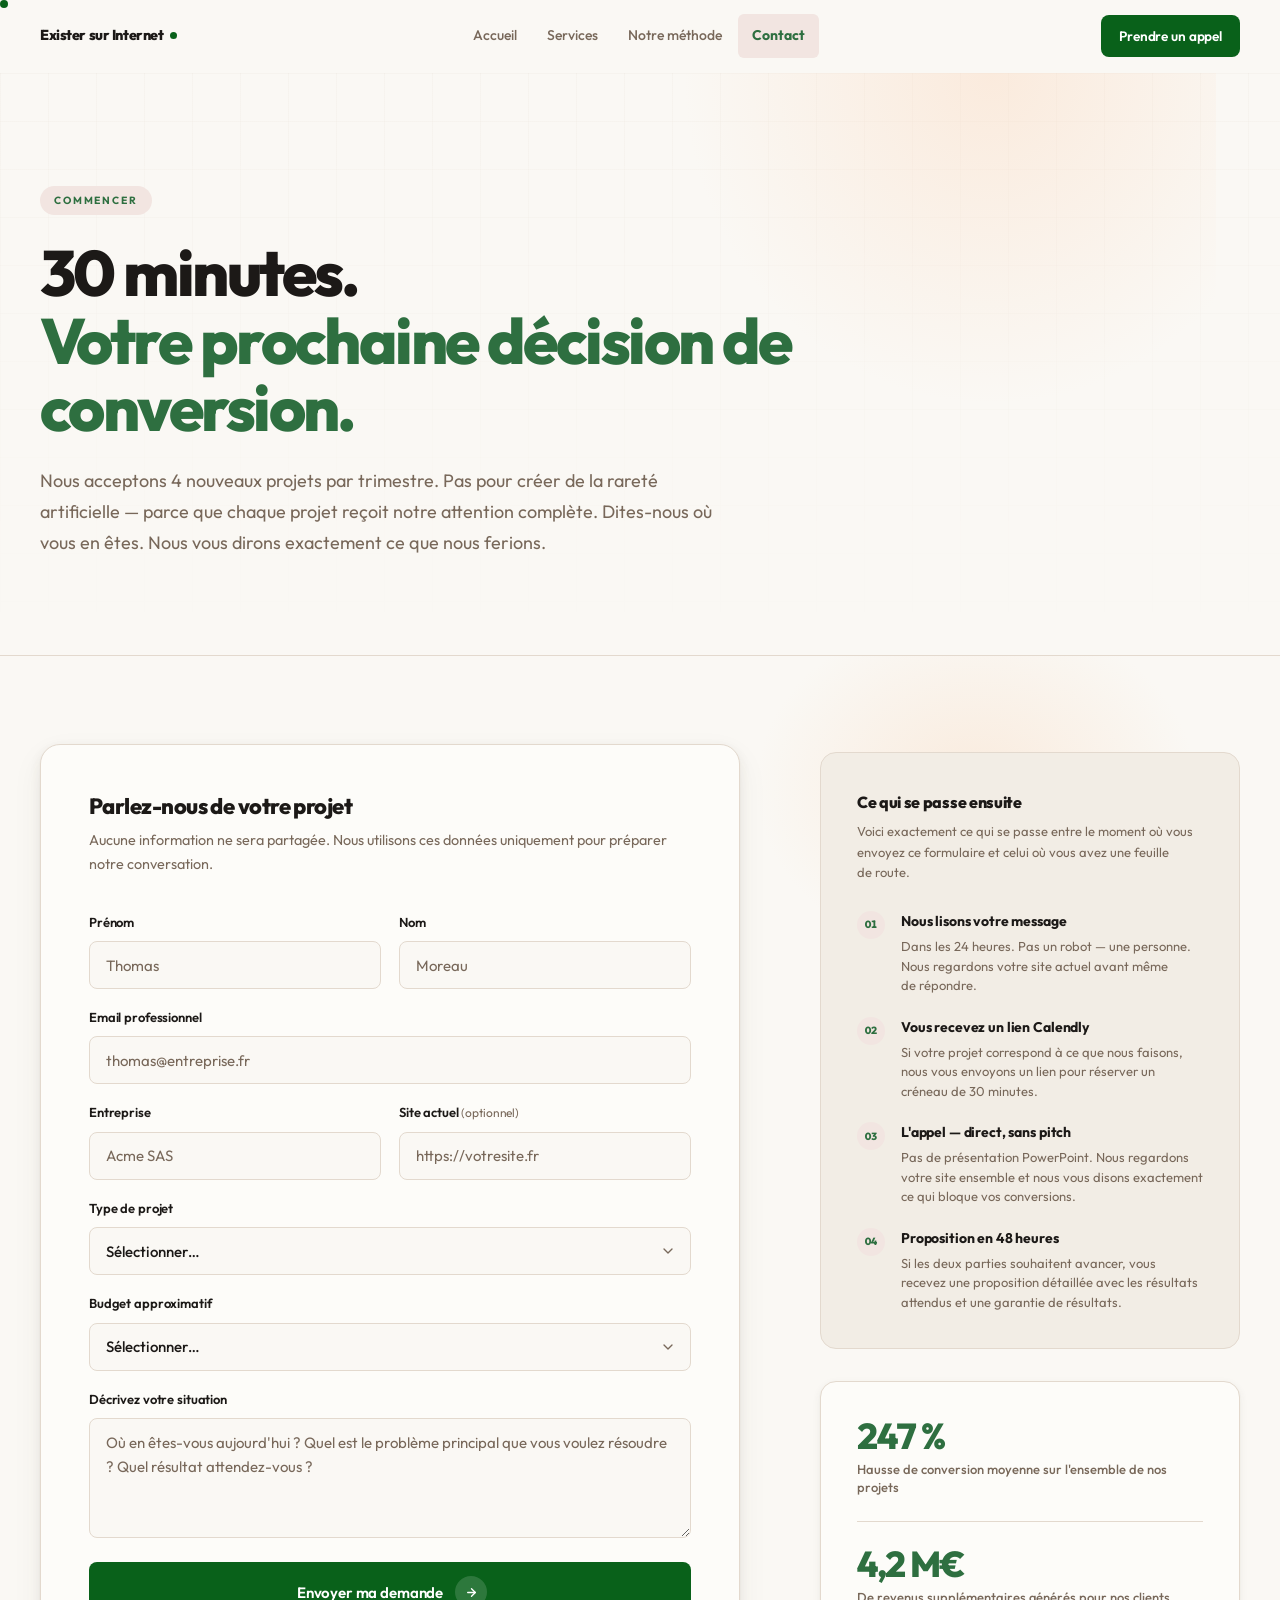
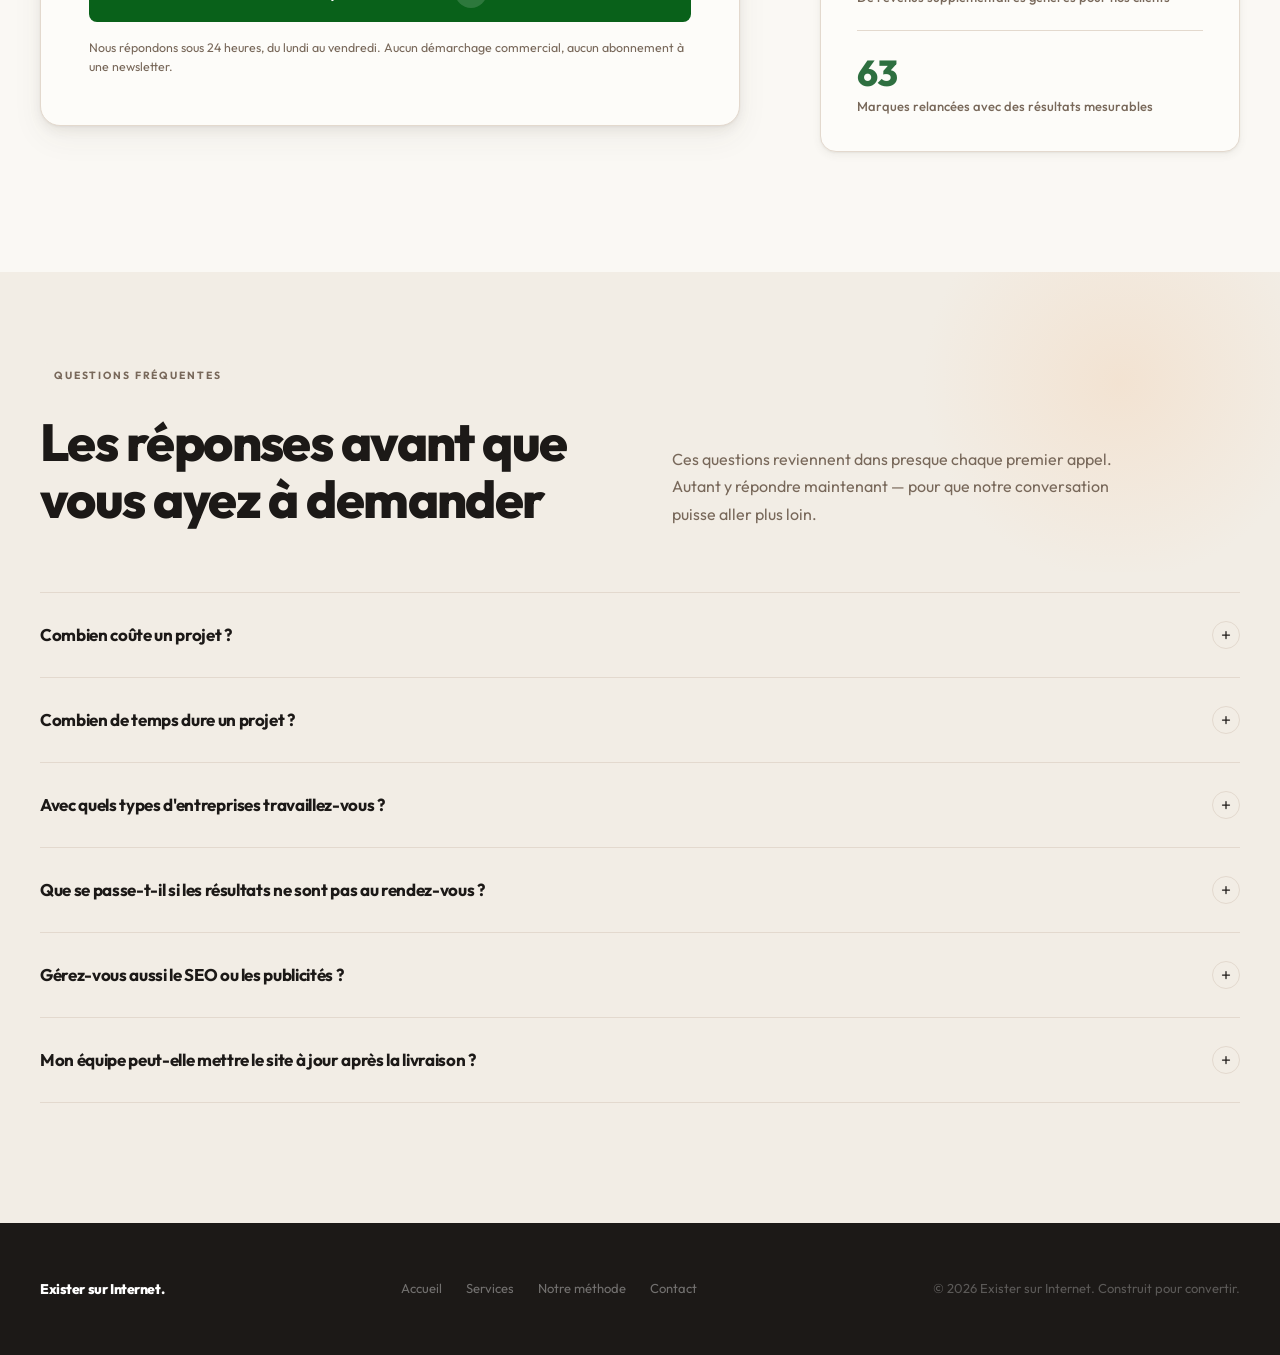
==== contact.html @ f622737a "feat: add sober custom cursor to all pages" ====
<!DOCTYPE html>
<html lang="fr">
<head>
  <meta charset="UTF-8" />
  <meta name="viewport" content="width=device-width, initial-scale=1.0" />
  <title>Contact — Exister sur Internet</title>
  <meta name="description" content="Réservez un appel stratégique de 30 minutes. Nous regardons votre site ensemble et vous disons exactement ce qui bloque vos conversions." />
  <link rel="preconnect" href="https://fonts.googleapis.com" />
  <link rel="preconnect" href="https://fonts.gstatic.com" crossorigin />
  <link href="https://fonts.googleapis.com/css2?family=Outfit:wght@300;400;500;600;700;800;900&display=swap" rel="stylesheet" />
  <link rel="stylesheet" href="styles.css" />
</head>

<body>

<!-- ─── Preloader ─── -->
<div id="preloader" aria-hidden="true" role="presentation">
  <div class="loader-wordmark">
    Exister sur Internet<span class="loader-wordmark-dot"></span>
  </div>
  <p class="loader-tagline">Parlons conversion</p>
  <div class="loader-track"><div class="loader-fill"></div></div>
</div>

<!-- ─── Navigation ─── -->
<div class="nav-wrap">
  <nav id="mainNav">
    <div class="container">
      <div class="nav-inner">
        <a href="index.html" class="nav-logo" aria-label="Exister sur Internet — accueil">
          Exister sur Internet<span class="nav-logo-dot" aria-hidden="true"></span>
        </a>
        <ul class="nav-links" role="list">
          <li><a href="index.html">Accueil</a></li>
          <li><a href="services.html">Services</a></li>
          <li><a href="methode.html">Notre méthode</a></li>
          <li><a href="contact.html" aria-current="page">Contact</a></li>
        </ul>
        <a href="contact.html" class="btn btn-primary" style="font-size:0.85rem;padding:0.6rem 1.125rem;min-height:40px;" aria-current="page">
          Prendre un appel
        </a>
      </div>
    </div>
  </nav>
</div>

<!-- ─── Page Hero ─── -->
<section class="page-hero" aria-label="Contact — en-tête">
  <div class="container">
    <div class="page-hero-grid">
      <span class="eyebrow eyebrow-accent r">Commencer</span>
      <h1 class="page-hero-heading r d1">
        30 minutes.<br><em>Votre prochaine décision de conversion.</em>
      </h1>
      <p class="page-hero-sub r d2">
        Nous acceptons 4 nouveaux projets par trimestre. Pas pour créer de la rareté artificielle — parce que chaque projet reçoit notre attention complète. Dites-nous où vous en êtes. Nous vous dirons exactement ce que nous ferions.
      </p>
    </div>
  </div>
</section>

<!-- ─── Contact Form + Sidebar ─── -->
<section class="contact-section" aria-label="Formulaire de contact">
  <div class="container">
    <div class="contact-layout">

      <!-- Form -->
      <div>
        <form class="contact-form" id="contactForm" novalidate>
          <h2 class="form-heading r">Parlez-nous de votre projet</h2>
          <p class="form-sub r d1">Aucune information ne sera partagée. Nous utilisons ces données uniquement pour préparer notre conversation.</p>

          <div class="form-grid r d1">
            <div class="form-field">
              <label class="form-label" for="f-prenom">Prénom</label>
              <input class="form-input" id="f-prenom" name="prenom" type="text" placeholder="Thomas" required autocomplete="given-name" />
            </div>
            <div class="form-field">
              <label class="form-label" for="f-nom">Nom</label>
              <input class="form-input" id="f-nom" name="nom" type="text" placeholder="Moreau" required autocomplete="family-name" />
            </div>
            <div class="form-field form-field-full">
              <label class="form-label" for="f-email">Email professionnel</label>
              <input class="form-input" id="f-email" name="email" type="email" placeholder="thomas@entreprise.fr" required autocomplete="email" />
            </div>
            <div class="form-field">
              <label class="form-label" for="f-entreprise">Entreprise</label>
              <input class="form-input" id="f-entreprise" name="entreprise" type="text" placeholder="Acme SAS" required autocomplete="organization" />
            </div>
            <div class="form-field">
              <label class="form-label" for="f-site">Site actuel <span class="form-label-opt">(optionnel)</span></label>
              <input class="form-input" id="f-site" name="site" type="url" placeholder="https://votresite.fr" autocomplete="url" />
            </div>
            <div class="form-field form-field-full">
              <label class="form-label" for="f-type">Type de projet</label>
              <select class="form-select" id="f-type" name="type" required>
                <option value="" disabled selected>Sélectionner…</option>
                <option value="landing">Landing page</option>
                <option value="marque">Site de marque</option>
                <option value="ecommerce">E-commerce</option>
                <option value="saas">Page SaaS</option>
                <option value="autre">Autre</option>
              </select>
            </div>
            <div class="form-field form-field-full">
              <label class="form-label" for="f-budget">Budget approximatif</label>
              <select class="form-select" id="f-budget" name="budget" required>
                <option value="" disabled selected>Sélectionner…</option>
                <option value="lt5k">Moins de 5 000 €</option>
                <option value="5-10k">5 000 – 10 000 €</option>
                <option value="10-25k">10 000 – 25 000 €</option>
                <option value="gt25k">25 000 € et plus</option>
                <option value="nsp">Je ne sais pas encore</option>
              </select>
            </div>
            <div class="form-field form-field-full">
              <label class="form-label" for="f-message">Décrivez votre situation</label>
              <textarea class="form-textarea" id="f-message" name="message" placeholder="Où en êtes-vous aujourd'hui ? Quel est le problème principal que vous voulez résoudre ? Quel résultat attendez-vous ?" rows="5"></textarea>
            </div>
          </div>

          <button type="submit" class="btn btn-primary form-submit">
            Envoyer ma demande
            <span class="btn-icon-circle" aria-hidden="true">
              <svg width="13" height="13" viewBox="0 0 24 24" fill="none" stroke="currentColor" stroke-width="2.5" stroke-linecap="round" stroke-linejoin="round" aria-hidden="true"><path d="M5 12h14"/><path d="m12 5 7 7-7 7"/></svg>
            </span>
          </button>
          <p class="form-disclaimer">Nous répondons sous 24 heures, du lundi au vendredi. Aucun démarchage commercial, aucun abonnement à une newsletter.</p>
        </form>

        <!-- Success state (hidden by default) -->
        <div id="formSuccess" style="display:none;background:var(--white);border:1.5px solid var(--border);border-radius:20px;padding:3rem;text-align:center;box-shadow:var(--shadow-mid);">
          <div style="width:56px;height:56px;background:var(--accent-light);border-radius:50%;display:flex;align-items:center;justify-content:center;margin:0 auto 1.5rem;">
            <svg width="24" height="24" viewBox="0 0 24 24" fill="none" stroke="var(--accent-hex)" stroke-width="2.5" stroke-linecap="round" stroke-linejoin="round" aria-hidden="true"><path d="M20 6L9 17l-5-5"/></svg>
          </div>
          <h3 style="font-size:1.375rem;font-weight:800;letter-spacing:-0.025em;margin-bottom:0.75rem;">Votre demande est envoyée.</h3>
          <p style="font-size:0.9375rem;color:var(--text-muted);line-height:1.7;max-width:42ch;margin:0 auto;">Nous lisons chaque message dans les 24 heures. Si votre projet correspond à ce que nous faisons, vous recevrez un lien pour choisir un créneau.</p>
        </div>
      </div>

      <!-- Sidebar -->
      <div class="contact-sidebar r d2">

        <div class="what-next">
          <h3 class="what-next-title">Ce qui se passe ensuite</h3>
          <p class="what-next-sub">Voici exactement ce qui se passe entre le moment où vous envoyez ce formulaire et celui où vous avez une feuille de route.</p>
          <div class="what-next-steps">
            <div class="wn-step">
              <div class="wn-step-num nums">01</div>
              <div>
                <div class="wn-step-title">Nous lisons votre message</div>
                <p class="wn-step-body">Dans les 24 heures. Pas un robot — une personne. Nous regardons votre site actuel avant même de répondre.</p>
              </div>
            </div>
            <div class="wn-step">
              <div class="wn-step-num nums">02</div>
              <div>
                <div class="wn-step-title">Vous recevez un lien Calendly</div>
                <p class="wn-step-body">Si votre projet correspond à ce que nous faisons, nous vous envoyons un lien pour réserver un créneau de 30 minutes.</p>
              </div>
            </div>
            <div class="wn-step">
              <div class="wn-step-num nums">03</div>
              <div>
                <div class="wn-step-title">L'appel — direct, sans pitch</div>
                <p class="wn-step-body">Pas de présentation PowerPoint. Nous regardons votre site ensemble et nous vous disons exactement ce qui bloque vos conversions.</p>
              </div>
            </div>
            <div class="wn-step">
              <div class="wn-step-num nums">04</div>
              <div>
                <div class="wn-step-title">Proposition en 48 heures</div>
                <p class="wn-step-body">Si les deux parties souhaitent avancer, vous recevez une proposition détaillée avec les résultats attendus et une garantie de résultats.</p>
              </div>
            </div>
          </div>
        </div>

        <div class="contact-proof">
          <div class="proof-item">
            <div class="proof-number nums">247 %</div>
            <div class="proof-label">Hausse de conversion moyenne sur l'ensemble de nos projets</div>
          </div>
          <div class="proof-item">
            <div class="proof-number nums">4,2 M€</div>
            <div class="proof-label">De revenus supplémentaires générés pour nos clients</div>
          </div>
          <div class="proof-item">
            <div class="proof-number nums">63</div>
            <div class="proof-label">Marques relancées avec des résultats mesurables</div>
          </div>
        </div>

      </div>
    </div>
  </div>
</section>

<!-- ─── FAQ ─── -->
<section class="faq-section" aria-label="Questions fréquentes">
  <div class="container">
    <div class="faq-header">
      <div>
        <span class="eyebrow r">Questions fréquentes</span>
        <h2 class="faq-heading r d1">Les réponses avant que vous ayez à demander</h2>
      </div>
      <p class="faq-sub r d2">
        Ces questions reviennent dans presque chaque premier appel. Autant y répondre maintenant — pour que notre conversation puisse aller plus loin.
      </p>
    </div>

    <div class="faq-list r d1">
      <details class="faq-item">
        <summary class="faq-q">
          Combien coûte un projet ?
          <span class="faq-icon" aria-hidden="true">
            <svg width="12" height="12" viewBox="0 0 24 24" fill="none" stroke="currentColor" stroke-width="2.5" stroke-linecap="round" stroke-linejoin="round"><path d="M12 5v14M5 12h14"/></svg>
          </span>
        </summary>
        <p class="faq-a">Nos projets démarrent à 5 000 € pour une landing page optimisée. Un site de marque complet se situe généralement entre 10 000 et 25 000 €. Les projets e-commerce et SaaS dépendent de la complexité du funnel. Nous ne pratiquons pas de tarification horaire — chaque devis est fixe et lié à des résultats définis à l'avance. Vous savez exactement ce que vous payez et ce que vous obtenez.</p>
      </details>

      <details class="faq-item">
        <summary class="faq-q">
          Combien de temps dure un projet ?
          <span class="faq-icon" aria-hidden="true">
            <svg width="12" height="12" viewBox="0 0 24 24" fill="none" stroke="currentColor" stroke-width="2.5" stroke-linecap="round" stroke-linejoin="round"><path d="M12 5v14M5 12h14"/></svg>
          </span>
        </summary>
        <p class="faq-a">De la signature au lancement : 4 à 6 semaines pour une landing page, 6 à 10 semaines pour un site de marque ou SaaS. Ces délais incluent l'audit, la stratégie, le design, le développement et la mise en ligne. Les 90 premiers jours d'optimisation post-lancement sont inclus dans tous nos projets — le travail ne s'arrête pas le jour du lancement.</p>
      </details>

      <details class="faq-item">
        <summary class="faq-q">
          Avec quels types d'entreprises travaillez-vous ?
          <span class="faq-icon" aria-hidden="true">
            <svg width="12" height="12" viewBox="0 0 24 24" fill="none" stroke="currentColor" stroke-width="2.5" stroke-linecap="round" stroke-linejoin="round"><path d="M12 5v14M5 12h14"/></svg>
          </span>
        </summary>
        <p class="faq-a">Nous travaillons avec des PME, des startups SaaS, des marques e-commerce et des cabinets professionnels qui ont un site existant et un problème de conversion documenté — ou qui veulent construire correctement dès le départ. Nous ne travaillons pas avec des projets sans trafic existant ni données de base : nous avons besoin de données réelles pour optimiser.</p>
      </details>

      <details class="faq-item">
        <summary class="faq-q">
          Que se passe-t-il si les résultats ne sont pas au rendez-vous ?
          <span class="faq-icon" aria-hidden="true">
            <svg width="12" height="12" viewBox="0 0 24 24" fill="none" stroke="currentColor" stroke-width="2.5" stroke-linecap="round" stroke-linejoin="round"><path d="M12 5v14M5 12h14"/></svg>
          </span>
        </summary>
        <p class="faq-a">Chaque projet est défini avec des résultats attendus mesurables. Si, après 90 jours d'optimisation post-lancement, les métriques définies ne sont pas atteintes, nous continuons d'itérer gratuitement jusqu'à ce qu'elles le soient — ou nous remboursons une partie des honoraires selon les termes du contrat. Nous ne construisons pas pour la beauté : nous construisons pour les chiffres.</p>
      </details>

      <details class="faq-item">
        <summary class="faq-q">
          Gérez-vous aussi le SEO ou les publicités ?
          <span class="faq-icon" aria-hidden="true">
            <svg width="12" height="12" viewBox="0 0 24 24" fill="none" stroke="currentColor" stroke-width="2.5" stroke-linecap="round" stroke-linejoin="round"><path d="M12 5v14M5 12h14"/></svg>
          </span>
        </summary>
        <p class="faq-a">Non. Nous sommes spécialistes de la conversion — pas de l'acquisition. Nous optimisons ce qui se passe une fois que le visiteur est sur votre site. Si vous avez besoin de SEO ou de gestion publicitaire, nous pouvons vous recommander des partenaires de confiance avec qui nous avons l'habitude de travailler. La combinaison d'un bon trafic et d'une page qui convertit, c'est là que les résultats explosent.</p>
      </details>

      <details class="faq-item">
        <summary class="faq-q">
          Mon équipe peut-elle mettre le site à jour après la livraison ?
          <span class="faq-icon" aria-hidden="true">
            <svg width="12" height="12" viewBox="0 0 24 24" fill="none" stroke="currentColor" stroke-width="2.5" stroke-linecap="round" stroke-linejoin="round"><path d="M12 5v14M5 12h14"/></svg>
          </span>
        </summary>
        <p class="faq-a">Oui. Chaque livraison comprend une documentation technique et une session de formation pour votre équipe. Nous configurons le CMS de façon que les mises à jour courantes — textes, images, nouveaux cas clients — ne nécessitent aucune compétence technique. Pour les évolutions structurelles, nous restons disponibles sur la base d'un contrat de maintenance optionnel.</p>
      </details>
    </div>
  </div>
</section>

<!-- ─── Footer ─── -->
<footer>
  <div class="container">
    <div class="footer-inner">
      <a href="index.html" class="footer-logo">Exister sur Internet.</a>
      <ul class="footer-links" role="list">
        <li><a href="index.html">Accueil</a></li>
        <li><a href="services.html">Services</a></li>
        <li><a href="methode.html">Notre méthode</a></li>
        <li><a href="contact.html">Contact</a></li>
      </ul>
      <p class="footer-copy">© 2026 Exister sur Internet. Construit pour convertir.</p>
    </div>
  </div>
</footer>

<div class="toast" id="toast" role="status" aria-live="polite">
  <span class="toast-dot" aria-hidden="true"></span>
  Votre demande est envoyée — nous revenons vers vous sous 24 heures.
</div>

<script src="js/cursor.js" defer></script>
<script>
  'use strict';

  (function () {
    const loader = document.getElementById('preloader');
    if (!loader) return;
    const reduced = window.matchMedia('(prefers-reduced-motion: reduce)').matches;
    const alreadySeen = sessionStorage.getItem('esi_loaded');
    if (reduced || alreadySeen) { loader.remove(); return; }
    sessionStorage.setItem('esi_loaded', '1');
    document.body.classList.add('loading');
    const MIN_MS = 1200;
    const t0 = Date.now();
    function dismiss() {
      loader.classList.add('done');
      document.body.classList.remove('loading');
      loader.addEventListener('transitionend', () => loader.remove(), { once: true });
    }
    function onReady() { setTimeout(dismiss, Math.max(0, MIN_MS - (Date.now() - t0))); }
    if (document.readyState === 'complete') { onReady(); }
    else { window.addEventListener('load', onReady, { once: true }); }
  })();

  const nav = document.getElementById('mainNav');
  const sentinel = document.createElement('div');
  sentinel.style.cssText = 'position:absolute;top:0;height:1px;width:100%;pointer-events:none';
  document.body.prepend(sentinel);
  new IntersectionObserver(([e]) => nav.classList.toggle('scrolled', !e.isIntersecting)).observe(sentinel);

  const reveals = document.querySelectorAll('.r');
  const ro = new IntersectionObserver((entries) => {
    entries.forEach(e => { if (e.isIntersecting) { e.target.classList.add('visible'); ro.unobserve(e.target); } });
  }, { threshold: 0.08, rootMargin: '0px 0px -48px 0px' });
  reveals.forEach(el => ro.observe(el));
  document.querySelectorAll('.page-hero .r').forEach(el => el.classList.add('visible'));
  document.querySelectorAll('.contact-form .r').forEach(el => el.classList.add('visible'));

  /* ─── Contact form ─── */
  document.getElementById('contactForm').addEventListener('submit', function(e) {
    e.preventDefault();
    const required = this.querySelectorAll('[required]');
    let valid = true;
    required.forEach(field => {
      if (!field.value.trim()) { field.focus(); valid = false; return; }
      if (field.type === 'email' && !field.validity.valid) { field.focus(); valid = false; return; }
    });
    if (!valid) return;

    this.style.display = 'none';
    document.getElementById('formSuccess').style.display = 'block';

    const toast = document.getElementById('toast');
    toast.classList.add('show');
    setTimeout(() => toast.classList.remove('show'), 5000);
  });
</script>

</body>
</html>
---- styles.css ----
/* ═══════════════════════════════════════════════════════════
   Exister sur Internet — Shared Stylesheet
   ═══════════════════════════════════════════════════════════ */

/* ─── Reset ─── */
*, *::before, *::after { box-sizing: border-box; margin: 0; padding: 0; }

/* ─── Design Tokens ─── */
:root {
  --bg:            #FAF8F4;
  --bg-alt:        #F2EDE5;
  --bg-dark:       #1C1917;
  --text:          #1C1917;
  --text-muted:    #78685A;
  --accent:        oklch(43% 0.13 145);
  --accent-h:      oklch(37% 0.13 145);
  --accent-light:  color-mix(in oklch, oklch(43% 0.13 145) 12%, white);
  --accent-hex:    #2E6F40;
  --border:        #E3D9CE;
  --border-mid:    #C5B8AC;
  --white:         #FDFCF9;
  --shadow-low:    0 1px 2px hsl(30 15% 25% / 0.06), 0 3px 8px hsl(30 15% 25% / 0.07);
  --shadow-mid:    0 1px 2px hsl(30 15% 25% / 0.05), 0 4px 12px hsl(30 15% 25% / 0.08), 0 12px 32px hsl(30 15% 25% / 0.06);
  --font:          'Outfit', system-ui, -apple-system, sans-serif;
  --ease-spring:   cubic-bezier(0.16, 1, 0.3, 1);
  --spring-bounce: linear(0,0.006,0.025 2.8%,0.101 6.1%,0.539 18.9%,0.721 25.3%,0.849 31.5%,0.937 38.1%,0.968 41.8%,0.991 45.7%,1.006 50.1%,1.013 55%,1.012 60.4%,1.007 68.1%,1.001 86.5%,1);
  interpolate-size: allow-keywords;
  scroll-padding-top: 72px;
}

html { font-optical-sizing: auto; scroll-behavior: smooth; }

body {
  font-family: var(--font);
  background: var(--bg);
  color: var(--text);
  font-size: 1rem;
  line-height: 1.65;
  -webkit-tap-highlight-color: transparent;
  text-rendering: optimizeLegibility;
  -webkit-font-smoothing: antialiased;
}

h1, h2, h3, h4 { text-wrap: balance; }
p { text-wrap: pretty; }
h1, h2, h3, h4, button, .eyebrow, .badge { text-box: trim-both cap alphabetic; }
a { text-underline-offset: 0.25em; text-decoration-thickness: 1px; }
*:focus-visible { outline: 2px solid var(--accent); outline-offset: 3px; border-radius: 3px; }
::selection { background: color-mix(in oklch, var(--accent) 20%, transparent); }
.nums { font-variant-numeric: tabular-nums; }
.sr-only { position:absolute; width:1px; height:1px; padding:0; margin:-1px; overflow:hidden; clip:rect(0,0,0,0); white-space:nowrap; border-width:0; }

/* ─── Layout ─── */
.container { max-width: 1280px; margin: 0 auto; padding: 0 2.5rem; }
@media (max-width: 768px) { .container { padding: 0 1.25rem; } }

/* ─── Sections ─── */
section { padding-top: 5.5rem; padding-bottom: 7.5rem; }

/* ─── Eyebrow badges ─── */
.eyebrow {
  display: inline-flex;
  align-items: center;
  gap: 0.5rem;
  padding: 0.35rem 0.875rem;
  border-radius: 999px;
  font-size: 0.65rem;
  font-weight: 700;
  text-transform: uppercase;
  letter-spacing: 0.18em;
  background: var(--bg-alt);
  color: var(--text-muted);
  margin-bottom: 1.5rem;
}
.eyebrow-accent { background: var(--accent-light); color: var(--accent-hex); }
.eyebrow-white  { background: rgba(255,255,255,0.15); color: rgba(255,255,255,0.9); }

/* ─── Buttons ─── */
.btn {
  display: inline-flex;
  align-items: center;
  justify-content: center;
  gap: 0.75rem;
  border: none;
  border-radius: 8px;
  font-family: var(--font);
  font-size: 0.9375rem;
  font-weight: 600;
  text-decoration: none;
  cursor: pointer;
  user-select: none;
  -webkit-tap-highlight-color: transparent;
  min-height: 48px;
  padding: 0.875rem 1.5rem;
  letter-spacing: -0.01em;
  transition: background 0.2s var(--ease-spring), transform 0.15s var(--ease-spring), border-color 0.2s;
}
.btn:active { transform: scale(0.98) translateY(1px); }
.btn-primary { background: var(--accent); color: #fff; padding: 0.875rem 1.25rem 0.875rem 1.5rem; }
.btn-primary:hover { background: var(--accent-h); }
.btn-ghost { background: transparent; color: var(--text); border: 1.5px solid var(--border-mid); }
.btn-ghost:hover { border-color: var(--text); background: rgba(26,26,26,0.04); }
.btn-white { background: #fff; color: var(--accent-hex); }
.btn-white:hover { background: #F0F0EE; }
.btn-icon-circle {
  width: 32px; height: 32px;
  border-radius: 50%;
  background: rgba(255,255,255,0.15);
  display: flex; align-items: center; justify-content: center;
  flex-shrink: 0;
  transition: background 0.2s;
}
.btn-primary:hover .btn-icon-circle { background: rgba(255,255,255,0.25); }

/* ─── Navigation ─── */
.nav-wrap { position: sticky; top: 0; z-index: 100; }
nav { background: var(--bg); border-bottom: 1px solid transparent; transition: border-color 0.3s, background 0.3s; }
nav.scrolled {
  border-bottom-color: var(--border);
  background: oklch(from var(--bg) l c h / 0.94);
  backdrop-filter: blur(14px);
}
.nav-inner { display: flex; align-items: center; justify-content: space-between; height: 72px; gap: 2rem; }
.nav-logo {
  font-size: 0.9rem; font-weight: 800; letter-spacing: -0.03em;
  color: var(--text); text-decoration: none;
  display: flex; align-items: center; gap: 0.4rem;
}
.nav-logo-dot { width: 7px; height: 7px; border-radius: 50%; background: var(--accent); display: inline-block; margin-bottom: 1px; }
.nav-links { display: flex; align-items: center; gap: 0.125rem; list-style: none; }
.nav-links a {
  display: flex; align-items: center;
  min-height: 44px; padding: 0.5rem 0.875rem;
  font-size: 0.875rem; font-weight: 500;
  color: var(--text-muted); text-decoration: none;
  border-radius: 6px;
  transition: color 0.15s, background 0.15s,
              font-weight 0.4s cubic-bezier(0.16, 1, 0.3, 1),
              letter-spacing 0.4s cubic-bezier(0.16, 1, 0.3, 1);
}
.nav-links a:hover { color: var(--text); background: var(--bg-alt); font-weight: 700; letter-spacing: -0.025em; }
.nav-links a[aria-current="page"] { color: var(--accent-hex); font-weight: 700; background: var(--accent-light); }
@media (max-width: 768px) { .nav-links { display: none; } }

/* ─── Hero (homepage) ─── */
.hero {
  min-height: 100dvh;
  padding-top: 7rem; padding-bottom: 8rem;
  display: flex; align-items: center;
  position: relative; overflow: hidden;
}
.hero::before {
  content: '';
  position: absolute; inset: 0;
  background-image:
    linear-gradient(rgba(110,70,30,0.065) 1px, transparent 1px),
    linear-gradient(90deg, rgba(110,70,30,0.065) 1px, transparent 1px);
  background-size: 48px 48px;
  pointer-events: none; z-index: 0;
  -webkit-mask-image: linear-gradient(to bottom, rgba(0,0,0,0.65) 0%, rgba(0,0,0,0) 100%);
  mask-image: linear-gradient(to bottom, rgba(0,0,0,0.65) 0%, rgba(0,0,0,0) 100%);
}
.hero::after {
  content: '';
  position: absolute; top: 42%; left: 50%; transform: translate(-50%, -50%);
  width: 820px; height: 580px;
  background: radial-gradient(ellipse at center, oklch(92% 0.04 65 / 0.72) 0%, oklch(90% 0.03 55 / 0.35) 40%, transparent 70%);
  pointer-events: none; z-index: 0;
}
.hero-blob {
  position: absolute; right: -6%; top: 12%;
  width: 520px; height: 520px;
  background: radial-gradient(ellipse at 40% 45%, oklch(88% 0.07 65 / 0.55) 0%, oklch(85% 0.05 55 / 0.28) 55%, transparent 80%);
  border-radius: 62% 38% 54% 46% / 48% 52% 48% 52%;
  pointer-events: none; z-index: 0;
  animation: blobMorph 14s ease-in-out infinite;
}
@keyframes blobMorph {
  0%,100% { border-radius: 62% 38% 54% 46% / 48% 52% 48% 52%; }
  33%      { border-radius: 42% 58% 34% 66% / 60% 40% 60% 40%; }
  66%      { border-radius: 54% 46% 72% 28% / 36% 64% 36% 64%; }
}
@media (max-width: 768px) { .hero-blob { display: none; } }
.hero-grid { display: flex; flex-direction: column; align-items: center; text-align: center; position: relative; z-index: 1; width: 100%; }
.hero-headline {
  font-size: clamp(2.25rem, 5.5vw, 4.75rem);
  font-weight: 800; line-height: 1.05; letter-spacing: -0.04em;
  max-width: 24ch; margin: 0 auto;
}
.hero-headline em {
  font-style: normal; color: var(--accent-hex);
  background-image: linear-gradient(180deg, transparent 58%, rgba(46,111,64,0.2) 58%);
  padding: 0 0.08em; margin: 0 -0.04em;
}
.hero-sub { font-size: clamp(1rem, 1.6vw, 1.1875rem); color: var(--text-muted); max-width: 52ch; line-height: 1.72; margin-top: 1.875rem; margin-bottom: 2.5rem; font-weight: 400; }
.hero-actions { display: flex; align-items: center; justify-content: center; gap: 0.875rem; flex-wrap: wrap; }
.hero-micro {
  margin-top: 2rem; font-size: 0.775rem; color: var(--text-muted);
  display: flex; align-items: center; justify-content: center; gap: 0.75rem; font-weight: 500;
}
.avatar-stack { display: flex; }
.avatar-stack span {
  width: 24px; height: 24px; border-radius: 50%;
  border: 2px solid var(--bg); display: block; overflow: hidden; background: var(--bg-alt);
}
.avatar-stack span + span { margin-left: -8px; }
.avatar-stack img { width: 100%; height: 100%; object-fit: cover; display: block; }
.hero-stats-bar { display: flex; align-items: flex-start; justify-content: center; gap: 0; margin-top: 3.5rem; width: 100%; max-width: 580px; }
.hero-stat-cell { flex: 1; text-align: center; padding: 0 2rem; position: relative; display: flex; flex-direction: column; align-items: center; }
.hero-stat-cell + .hero-stat-cell::before { content: ''; position: absolute; left: 0; top: 0; height: 2rem; width: 1px; background: var(--border-mid); }
.stat-num { font-size: clamp(1.875rem, 4vw, 2.5rem); font-weight: 800; letter-spacing: -0.04em; line-height: 1; color: var(--accent-hex); font-variant-numeric: tabular-nums; }
.stat-label { font-size: 0.675rem; color: var(--text-muted); font-weight: 500; margin-top: 0.375rem; text-transform: uppercase; letter-spacing: 0.1em; line-height: 1.4; max-width: 12ch; }
@media (max-width: 480px) { .hero-stats-bar { max-width: 100%; } .hero-stat-cell { padding: 0 1.125rem; } }

/* ─── Page Hero (inner pages) ─── */
.page-hero {
  padding-top: 7rem; padding-bottom: 6rem;
  position: relative; overflow: hidden;
  border-bottom: 1px solid var(--border);
}
.page-hero::before {
  content: '';
  position: absolute; inset: 0;
  background-image:
    linear-gradient(rgba(110,70,30,0.05) 1px, transparent 1px),
    linear-gradient(90deg, rgba(110,70,30,0.05) 1px, transparent 1px);
  background-size: 48px 48px;
  pointer-events: none; z-index: 0;
  -webkit-mask-image: linear-gradient(to bottom, rgba(0,0,0,0.5) 0%, rgba(0,0,0,0) 100%);
  mask-image: linear-gradient(to bottom, rgba(0,0,0,0.5) 0%, rgba(0,0,0,0) 100%);
}
.page-hero::after {
  content: '';
  position: absolute; top: 0; right: 5%;
  width: 560px; height: 360px;
  background: radial-gradient(ellipse at 60% 0%, oklch(91% 0.05 60 / 0.45) 0%, transparent 65%);
  pointer-events: none; z-index: 0;
}
.page-hero .container { position: relative; z-index: 1; }
.page-hero-grid { max-width: 820px; }
.page-hero-heading {
  font-size: clamp(2rem, 5vw, 4rem);
  font-weight: 800; line-height: 1.06; letter-spacing: -0.04em;
  margin-bottom: 1.5rem;
}
.page-hero-heading em { font-style: normal; color: var(--accent-hex); }
.page-hero-sub { font-size: clamp(1rem, 1.6vw, 1.125rem); color: var(--text-muted); max-width: 56ch; line-height: 1.72; font-weight: 400; }

/* ─── Problem Section ─── */
.problem { background: var(--bg-alt); position: relative; overflow: hidden; }
.problem::after {
  content: '';
  position: absolute; top: -120px; right: -80px;
  width: 480px; height: 480px;
  background: radial-gradient(circle, oklch(88% 0.06 65 / 0.42) 0%, transparent 68%);
  pointer-events: none; z-index: 0;
}
.problem .container { position: relative; z-index: 1; }
.problem-header { display: grid; grid-template-columns: 1fr 1fr; gap: 4rem; align-items: end; margin-bottom: 5rem; }
@media (max-width: 768px) { .problem-header { grid-template-columns: 1fr; gap: 2rem; margin-bottom: 3rem; } }
.problem-heading { font-size: clamp(2rem, 4.5vw, 3.25rem); font-weight: 800; letter-spacing: -0.03em; line-height: 1.1; }
.problem-heading-sub { font-size: 1rem; color: var(--text-muted); line-height: 1.72; max-width: 42ch; }
.diag-list { list-style: none; display: flex; flex-direction: column; gap: 0.75rem; }
.diag-item {
  position: relative; border: 1.5px dashed var(--accent); border-radius: 6px;
  padding: 1.375rem 1.5rem; background: color-mix(in oklch, var(--accent) 4%, transparent);
  cursor: default; transition: background 0.18s, border-color 0.18s;
}
.diag-item:hover { background: color-mix(in oklch, var(--accent) 8%, transparent); border-color: var(--accent-h); }
.diag-num {
  position: absolute; top: -1px; left: -1px;
  background: var(--accent); color: #fff;
  font-size: 0.6rem; font-weight: 700; letter-spacing: 0.12em; text-transform: uppercase;
  padding: 0.2rem 0.55rem; border-radius: 4px 0 4px 0;
  font-variant-numeric: tabular-nums; line-height: 1.6;
}
.diag-item::after {
  content: ''; position: absolute; top: 0.6rem; right: 0.75rem;
  width: 6px; height: 6px; border-radius: 50%;
  background: #F87171; box-shadow: 0 0 0 2px rgba(248,113,113,0.25);
}
.diag-item::before {
  content: ''; position: absolute; bottom: -3px; right: -3px;
  width: 6px; height: 6px; background: var(--accent); border-radius: 1px;
}
.diag-text { display: block; font-size: clamp(1rem, 2vw, 1.125rem); font-weight: 600; letter-spacing: -0.02em; line-height: 1.35; color: var(--text); padding-top: 0.875rem; }
.diag-note { display: block; font-size: 0.875rem; font-weight: 400; color: var(--text-muted); margin-top: 0.375rem; letter-spacing: 0; line-height: 1.55; }

/* ─── Method / Principles ─── */
#method { position: relative; overflow: hidden; }
#method::before {
  content: '';
  position: absolute; top: 0; right: 10%;
  width: 560px; height: 360px;
  background: radial-gradient(ellipse at 60% 0%, oklch(91% 0.05 60 / 0.5) 0%, transparent 65%);
  pointer-events: none; z-index: 0;
}
#method > .container { position: relative; z-index: 1; }
.method-header { display: grid; grid-template-columns: 1fr 1fr; gap: 4rem; align-items: end; margin-bottom: 4.5rem; }
@media (max-width: 768px) { .method-header { grid-template-columns: 1fr; gap: 2rem; } }
.method-heading { font-size: clamp(2rem, 4.5vw, 3.25rem); font-weight: 800; letter-spacing: -0.03em; line-height: 1.1; }
.method-intro { font-size: 1.0625rem; color: var(--text-muted); line-height: 1.75; max-width: 44ch; }
.principles-grid {
  display: grid; grid-template-columns: 1fr 1fr;
  border: 1.5px solid var(--border); border-radius: 16px; overflow: hidden;
  background: var(--white);
  box-shadow: 0 2px 6px hsl(30 20% 20% / 0.04), 0 8px 24px hsl(30 20% 20% / 0.05);
}
@media (max-width: 768px) { .principles-grid { grid-template-columns: 1fr; } }
.principle { padding: 2.75rem; border-right: 1.5px solid var(--border); border-bottom: 1.5px solid var(--border); position: relative; overflow: hidden; transition: background 0.2s; }
.principle:hover { background: color-mix(in oklch, oklch(70% 0.06 65) 6%, var(--white)); }
.principle:nth-child(even)  { border-right: none; }
.principle:nth-child(3), .principle:nth-child(4) { border-bottom: none; }
@media (max-width: 768px) { .principle { border-right: none; } .principle:last-child { border-bottom: none; } .principle:not(:last-child) { border-bottom: 1.5px solid var(--border); } }
.principle-num { font-size: 0.625rem; font-weight: 700; letter-spacing: 0.16em; text-transform: uppercase; color: var(--accent-hex); margin-bottom: 1.25rem; font-variant-numeric: tabular-nums; }
.principle-title { font-size: 1.1875rem; font-weight: 700; letter-spacing: -0.02em; line-height: 1.25; margin-bottom: 0.875rem; }
.principle-body { font-size: 0.9375rem; color: var(--text-muted); line-height: 1.65; }
.principle-bg-num { position: absolute; bottom: -1rem; right: 1.25rem; font-size: 6rem; font-weight: 900; line-height: 1; color: var(--border); pointer-events: none; letter-spacing: -0.05em; font-variant-numeric: tabular-nums; user-select: none; }

/* ─── Services table ─── */
.services { background: var(--bg-alt); position: relative; overflow: hidden; }
.services::before {
  content: '';
  position: absolute; bottom: -100px; left: -60px;
  width: 420px; height: 420px;
  background: radial-gradient(circle, oklch(86% 0.07 55 / 0.35) 0%, transparent 65%);
  pointer-events: none; z-index: 0;
}
.services .container { position: relative; z-index: 1; }
.services-heading { font-size: clamp(2rem, 4.5vw, 3.25rem); font-weight: 800; letter-spacing: -0.03em; line-height: 1.1; max-width: 22ch; margin-bottom: 4.5rem; }
.services-table { border: 1.5px solid var(--border); border-radius: 16px; overflow: hidden; background: var(--white); }
.service-row { display: grid; grid-template-columns: 160px 1fr 52px; align-items: center; padding: 2.25rem 2.5rem; border-bottom: 1.5px solid var(--border); gap: 2rem; transition: background 0.18s; }
.service-row:last-child { border-bottom: none; }
.service-row:hover { background: var(--bg); }
@media (max-width: 768px) { .service-row { grid-template-columns: 1fr; padding: 1.875rem 1.5rem; gap: 0.875rem; } .service-arrow-wrap { display: none; } }
.service-type { font-size: 0.7rem; font-weight: 700; text-transform: uppercase; letter-spacing: 0.13em; color: var(--text-muted); }
.service-outcome { font-size: 1.0625rem; font-weight: 600; letter-spacing: -0.02em; line-height: 1.35; color: var(--text); }
.service-detail { font-size: 0.875rem; color: var(--text-muted); line-height: 1.6; margin-top: 0.4rem; font-weight: 400; }
.service-arrow { width: 44px; height: 44px; border: 1.5px solid var(--border); border-radius: 50%; display: flex; align-items: center; justify-content: center; color: var(--text-muted); transition: background 0.2s, border-color 0.2s, color 0.2s, transform 0.2s var(--spring-bounce); }
.service-row:hover .service-arrow { background: var(--accent); border-color: var(--accent); color: #fff; transform: translateX(4px); }

/* ─── Results / Social proof ─── */
#results { position: relative; overflow: hidden; }
#results::after {
  content: '';
  position: absolute; bottom: -80px; right: 5%;
  width: 460px; height: 360px;
  background: radial-gradient(ellipse, oklch(89% 0.06 62 / 0.38) 0%, transparent 65%);
  pointer-events: none; z-index: 0;
}
#results > .container { position: relative; z-index: 1; }
.results-heading { font-size: clamp(2rem, 4.5vw, 3.25rem); font-weight: 800; letter-spacing: -0.03em; line-height: 1.1; max-width: 22ch; }
.results-header { display: grid; grid-template-columns: 1fr auto; align-items: end; gap: 2rem; margin-bottom: 5rem; }
@media (max-width: 768px) { .results-header { grid-template-columns: 1fr; } }
.results-sub { font-size: 0.9rem; color: var(--text-muted); max-width: 34ch; line-height: 1.65; font-weight: 500; }
.metrics-band { display: grid; grid-template-columns: repeat(3, 1fr); gap: 1px; background: var(--border); border: 1.5px solid var(--border); border-radius: 16px; overflow: hidden; margin-bottom: 4rem; }
@media (max-width: 768px) { .metrics-band { grid-template-columns: 1fr; } }
.metric-cell { background: var(--white); padding: 2.75rem; }
.metric-num { font-size: clamp(2.5rem, 5vw, 4rem); font-weight: 800; letter-spacing: -0.04em; line-height: 1; color: var(--accent-hex); font-variant-numeric: tabular-nums; }
.metric-label { font-size: 0.875rem; color: var(--text-muted); font-weight: 500; margin-top: 0.65rem; line-height: 1.45; max-width: 24ch; }
.testimonials-grid { display: grid; grid-template-columns: 1fr 1fr; gap: 1.25rem; }
@media (max-width: 768px) { .testimonials-grid { grid-template-columns: 1fr; } }
.testimonial { background: var(--white); border: 1.5px solid var(--border); border-radius: 16px; padding: 2.5rem; display: flex; flex-direction: column; gap: 1.5rem; box-shadow: var(--shadow-low); transition: border-color 0.2s, box-shadow 0.2s; }
.testimonial:hover { border-color: var(--border-mid); box-shadow: var(--shadow-mid); }
.result-badge { display: inline-flex; align-self: flex-start; padding: 0.275rem 0.625rem; border-radius: 4px; font-size: 0.675rem; font-weight: 700; letter-spacing: 0.1em; text-transform: uppercase; background: var(--accent-light); color: var(--accent-hex); }
.testimonial-quote { font-size: 1.0rem; font-weight: 500; line-height: 1.7; color: var(--text); flex: 1; }
.testimonial-author { display: flex; align-items: center; gap: 0.875rem; }
.testimonial-avatar { width: 40px; height: 40px; border-radius: 50%; overflow: hidden; flex-shrink: 0; background: var(--bg-alt); }
.testimonial-avatar img { width: 100%; height: 100%; object-fit: cover; display: block; }
.testimonial-name { font-size: 0.875rem; font-weight: 700; }
.testimonial-role { font-size: 0.8125rem; color: var(--text-muted); font-weight: 400; }
.logos-bar { margin-top: 4.5rem; padding-top: 3rem; border-top: 1px solid var(--border); }
.logos-label { font-size: 0.675rem; text-transform: uppercase; letter-spacing: 0.18em; font-weight: 700; color: var(--text-muted); margin-bottom: 1.75rem; }
.logos-row { display: flex; align-items: center; gap: 3rem; flex-wrap: wrap; }
.logo-item { font-size: 0.8125rem; font-weight: 700; letter-spacing: 0.1em; text-transform: uppercase; color: var(--border-mid); }

/* ─── Final CTA ─── */
.final-cta { background: var(--accent-hex); padding-top: 7rem; padding-bottom: 8.5rem; }
.final-cta-heading { font-size: clamp(2.25rem, 5.5vw, 5rem); font-weight: 800; letter-spacing: -0.04em; line-height: 1.05; color: #fff; max-width: 20ch; margin-bottom: 1.5rem; }
.final-cta-sub { font-size: 1.0625rem; color: rgba(255,255,255,0.72); max-width: 46ch; line-height: 1.72; margin-bottom: 3rem; font-weight: 400; }
.cta-form { display: flex; gap: 0.75rem; max-width: 520px; }
@media (max-width: 560px) { .cta-form { flex-direction: column; } }
.cta-input { flex: 1; height: 52px; padding: 0 1.25rem; background: rgba(255,255,255,0.12); border: 1.5px solid rgba(255,255,255,0.22); border-radius: 8px; font-family: var(--font); font-size: 0.9375rem; font-weight: 500; color: #fff; outline: none; min-height: 44px; transition: border-color 0.2s, background 0.2s; }
.cta-input::placeholder { color: rgba(255,255,255,0.45); }
.cta-input:focus { border-color: rgba(255,255,255,0.65); background: rgba(255,255,255,0.18); }
.cta-disclaimer { font-size: 0.8rem; color: rgba(255,255,255,0.45); margin-top: 1.125rem; font-weight: 400; }

/* ─── Footer ─── */
footer { background: var(--bg-dark); padding: 2.75rem 0; }
.footer-inner { display: flex; align-items: center; justify-content: space-between; gap: 2rem; flex-wrap: wrap; }
.footer-logo { font-size: 0.875rem; font-weight: 800; letter-spacing: -0.03em; color: #fff; text-decoration: none; }
.footer-links { display: flex; gap: 1.5rem; list-style: none; flex-wrap: wrap; }
.footer-links a { font-size: 0.8125rem; color: rgba(255,255,255,0.38); text-decoration: none; font-weight: 400; min-height: 44px; display: flex; align-items: center; transition: color 0.15s; }
.footer-links a:hover { color: rgba(255,255,255,0.75); }
.footer-copy { font-size: 0.8125rem; color: rgba(255,255,255,0.28); font-weight: 400; }

/* ─── Scroll-reveal ─── */
@media (prefers-reduced-motion: no-preference) {
  .r { opacity: 0; transform: translateY(22px); transition: opacity 0.7s var(--ease-spring), transform 0.7s var(--ease-spring); }
  .r.d1 { transition-delay: 80ms; }
  .r.d2 { transition-delay: 160ms; }
  .r.d3 { transition-delay: 240ms; }
  .r.d4 { transition-delay: 320ms; }
  .r.visible { opacity: 1; transform: translateY(0); }
}

/* ─── Toast ─── */
.toast { position: fixed; bottom: 1.5rem; right: 1.5rem; background: var(--bg-dark); color: #fff; padding: 0.875rem 1.25rem; border-radius: 10px; font-size: 0.875rem; font-weight: 500; display: flex; align-items: center; gap: 0.625rem; z-index: 999; box-shadow: var(--shadow-mid); opacity: 0; transform: translateY(12px); transition: opacity 0.35s var(--ease-spring), transform 0.35s var(--ease-spring); pointer-events: none; }
.toast.show { opacity: 1; transform: translateY(0); pointer-events: auto; }
.toast-dot { width: 8px; height: 8px; border-radius: 50%; background: #22C55E; flex-shrink: 0; }

/* ─── Preloader ─── */
body.loading { overflow: hidden; }
#preloader { position: fixed; inset: 0; z-index: 9999; background: var(--bg-dark); display: flex; flex-direction: column; align-items: center; justify-content: center; pointer-events: all; transition: transform 0.8s cubic-bezier(0.76, 0, 0.24, 1); }
#preloader.done { transform: translateY(-100%); pointer-events: none; }
.loader-wordmark { font-family: var(--font); font-size: clamp(1.25rem, 4vw, 2.5rem); font-weight: 800; letter-spacing: -0.03em; color: #fff; display: flex; align-items: center; opacity: 0; transform: translateY(18px); animation: loaderUp 0.6s var(--ease-spring) 0.1s forwards; }
.loader-wordmark-dot { width: 10px; height: 10px; border-radius: 50%; background: var(--accent-hex); flex-shrink: 0; margin-left: 3px; margin-bottom: 4px; }
.loader-tagline { font-family: var(--font); font-size: 0.75rem; font-weight: 500; letter-spacing: 0.18em; text-transform: uppercase; color: rgba(255,255,255,0.3); margin-top: 1rem; opacity: 0; animation: loaderUp 0.5s ease 0.4s forwards; }
.loader-track { position: absolute; bottom: 0; left: 0; right: 0; height: 2px; background: rgba(255,255,255,0.07); overflow: hidden; }
.loader-fill { height: 100%; width: 0%; background: var(--accent-hex); animation: loaderFill 1.5s cubic-bezier(0.16, 1, 0.3, 1) 0.2s forwards; }
@keyframes loaderUp { to { opacity: 1; transform: translateY(0); } }
@keyframes loaderFill { to { width: 100%; } }
@media (prefers-reduced-motion: reduce) { #preloader { transition: none; } .loader-wordmark, .loader-tagline { animation: none; opacity: 1; transform: none; } .loader-fill { animation: none; width: 100%; } }

/* ═══════════════════════════════════════════════════════════
   HOMEPAGE — Teaser Sections
   ═══════════════════════════════════════════════════════════ */

.services-teaser { position: relative; overflow: hidden; }
.services-teaser::before {
  content: '';
  position: absolute; top: 0; left: -60px;
  width: 480px; height: 380px;
  background: radial-gradient(circle, oklch(86% 0.07 55 / 0.32) 0%, transparent 65%);
  pointer-events: none; z-index: 0;
}
.services-teaser .container { position: relative; z-index: 1; }
.teaser-header { display: grid; grid-template-columns: 1fr 1fr; gap: 4rem; align-items: end; margin-bottom: 4rem; }
@media (max-width: 768px) { .teaser-header { grid-template-columns: 1fr; gap: 2rem; } }
.teaser-heading { font-size: clamp(2rem, 4.5vw, 3.25rem); font-weight: 800; letter-spacing: -0.03em; line-height: 1.1; }
.teaser-sub { font-size: 1rem; color: var(--text-muted); line-height: 1.72; max-width: 44ch; }

.services-split {
  display: grid;
  grid-template-columns: 1fr 1fr;
  gap: 1.25rem;
}
@media (max-width: 768px) { .services-split { grid-template-columns: 1fr; } }

.service-teaser-card {
  background: var(--white);
  border: 1.5px solid var(--border);
  border-radius: 16px;
  padding: 2.5rem;
  display: flex;
  flex-direction: column;
  gap: 1.25rem;
  box-shadow: var(--shadow-low);
  text-decoration: none;
  color: inherit;
  transition: border-color 0.2s, box-shadow 0.2s, transform 0.2s var(--ease-spring);
  position: relative;
  overflow: hidden;
}
.service-teaser-card:hover { border-color: var(--border-mid); box-shadow: var(--shadow-mid); transform: translateY(-2px); }
.service-teaser-card:nth-child(1) { grid-row: span 2; }
.service-teaser-card:nth-child(1) .card-img { height: 220px; background: var(--bg-alt); border-radius: 10px; overflow: hidden; margin-bottom: 0.5rem; }
.service-teaser-card:nth-child(1) .card-img img { width: 100%; height: 100%; object-fit: cover; display: block; }
@media (max-width: 768px) { .service-teaser-card:nth-child(1) { grid-row: span 1; } .service-teaser-card:nth-child(1) .card-img { height: 160px; } }
.card-type { font-size: 0.65rem; font-weight: 700; text-transform: uppercase; letter-spacing: 0.16em; color: var(--accent-hex); }
.card-title { font-size: 1.125rem; font-weight: 700; letter-spacing: -0.02em; line-height: 1.3; flex: 1; }
.card-desc { font-size: 0.875rem; color: var(--text-muted); line-height: 1.6; }
.card-link-row { display: flex; align-items: center; gap: 0.5rem; font-size: 0.8125rem; font-weight: 600; color: var(--accent-hex); margin-top: auto; }
.card-link-row svg { transition: transform 0.2s var(--ease-spring); }
.service-teaser-card:hover .card-link-row svg { transform: translateX(4px); }

.method-teaser { background: var(--bg-alt); position: relative; overflow: hidden; }
.method-teaser::after {
  content: '';
  position: absolute; bottom: -60px; right: -40px;
  width: 400px; height: 400px;
  background: radial-gradient(circle, oklch(88% 0.06 65 / 0.38) 0%, transparent 68%);
  pointer-events: none; z-index: 0;
}
.method-teaser .container { position: relative; z-index: 1; }
.method-teaser-inner {
  display: grid;
  grid-template-columns: 1fr 1fr;
  gap: 5rem;
  align-items: center;
}
@media (max-width: 768px) { .method-teaser-inner { grid-template-columns: 1fr; gap: 2.5rem; } }
.method-teaser-pillars { display: flex; flex-direction: column; gap: 0; }
.method-pillar { padding: 1.75rem 0; border-bottom: 1px solid var(--border); display: flex; gap: 1.25rem; align-items: flex-start; }
.method-pillar:first-child { border-top: 1px solid var(--border); }
.pillar-num { font-size: 0.625rem; font-weight: 700; letter-spacing: 0.16em; text-transform: uppercase; color: var(--accent-hex); font-variant-numeric: tabular-nums; min-width: 24px; margin-top: 0.1rem; }
.pillar-title { font-size: 1rem; font-weight: 700; letter-spacing: -0.02em; line-height: 1.3; margin-bottom: 0.35rem; }
.pillar-body { font-size: 0.875rem; color: var(--text-muted); line-height: 1.6; }

/* ═══════════════════════════════════════════════════════════
   SERVICES PAGE
   ═══════════════════════════════════════════════════════════ */

.service-block { position: relative; overflow: hidden; }
.service-block:nth-child(even) { background: var(--bg-alt); }
.service-block-inner {
  display: grid;
  grid-template-columns: 1fr 1fr;
  gap: 5rem;
  align-items: start;
}
@media (max-width: 768px) { .service-block-inner { grid-template-columns: 1fr; gap: 2.5rem; } }
.service-block:nth-child(even) .service-block-inner { direction: rtl; }
.service-block:nth-child(even) .service-block-inner > * { direction: ltr; }
@media (max-width: 768px) { .service-block:nth-child(even) .service-block-inner { direction: ltr; } }

.service-block-label { font-size: 0.65rem; font-weight: 700; text-transform: uppercase; letter-spacing: 0.18em; color: var(--accent-hex); margin-bottom: 1.25rem; display: block; }
.service-block-heading { font-size: clamp(1.75rem, 3.5vw, 2.5rem); font-weight: 800; letter-spacing: -0.03em; line-height: 1.1; margin-bottom: 1.25rem; }
.service-block-body { font-size: 1rem; color: var(--text-muted); line-height: 1.75; margin-bottom: 2rem; max-width: 46ch; }

.deliverables-title { font-size: 0.7rem; font-weight: 700; text-transform: uppercase; letter-spacing: 0.16em; color: var(--text-muted); margin-bottom: 1rem; }
.deliverables-list { list-style: none; display: flex; flex-direction: column; gap: 0.625rem; }
.deliverables-list li {
  display: flex; align-items: flex-start; gap: 0.75rem;
  font-size: 0.9375rem; font-weight: 500; color: var(--text);
  line-height: 1.4;
}
.deliverables-list li::before {
  content: '';
  flex-shrink: 0;
  width: 18px; height: 18px; margin-top: 1px;
  border-radius: 50%;
  background: var(--accent-light);
  background-image: url("data:image/svg+xml,%3Csvg xmlns='http://www.w3.org/2000/svg' width='10' height='10' viewBox='0 0 24 24' fill='none' stroke='%232E6F40' stroke-width='3' stroke-linecap='round' stroke-linejoin='round'%3E%3Cpath d='M20 6L9 17l-5-5'/%3E%3C/svg%3E");
  background-repeat: no-repeat;
  background-position: center;
}

.service-stat-pill {
  display: inline-flex;
  align-items: baseline;
  gap: 0.5rem;
  background: var(--accent-light);
  border: 1px solid color-mix(in oklch, var(--accent) 25%, transparent);
  border-radius: 12px;
  padding: 1.25rem 1.75rem;
  margin-top: 2rem;
}
.service-stat-pill .stat-big { font-size: 2.25rem; font-weight: 800; letter-spacing: -0.04em; line-height: 1; color: var(--accent-hex); font-variant-numeric: tabular-nums; }
.service-stat-pill .stat-caption { font-size: 0.8125rem; color: var(--accent-hex); font-weight: 500; line-height: 1.4; max-width: 18ch; }

.service-visual {
  border-radius: 16px; overflow: hidden;
  background: var(--bg-alt); border: 1.5px solid var(--border);
  aspect-ratio: 4/3;
}
.service-visual img { width: 100%; height: 100%; object-fit: cover; display: block; }

/* Process Section */
.process-section { background: var(--bg-dark); position: relative; overflow: hidden; }
.process-section::before {
  content: '';
  position: absolute; top: -80px; left: 50%;
  transform: translateX(-50%);
  width: 700px; height: 500px;
  background: radial-gradient(ellipse, oklch(43% 0.13 145 / 0.18) 0%, transparent 65%);
  pointer-events: none; z-index: 0;
}
.process-section .container { position: relative; z-index: 1; }
.process-heading { font-size: clamp(2rem, 4.5vw, 3.25rem); font-weight: 800; letter-spacing: -0.03em; line-height: 1.1; color: #fff; max-width: 20ch; margin-bottom: 1.25rem; }
.process-sub { font-size: 1rem; color: rgba(255,255,255,0.55); max-width: 48ch; line-height: 1.72; margin-bottom: 4.5rem; }
.process-steps { display: grid; grid-template-columns: repeat(5, 1fr); gap: 0; position: relative; }
.process-steps::before { content: ''; position: absolute; top: 28px; left: 10%; right: 10%; height: 1px; background: rgba(255,255,255,0.1); z-index: 0; }
@media (max-width: 900px) { .process-steps { grid-template-columns: 1fr 1fr; gap: 2rem; } .process-steps::before { display: none; } }
@media (max-width: 560px) { .process-steps { grid-template-columns: 1fr; } }
.process-step { position: relative; z-index: 1; padding: 0 1rem; text-align: center; }
.step-num {
  width: 56px; height: 56px; border-radius: 50%;
  border: 1.5px solid rgba(255,255,255,0.12);
  background: rgba(255,255,255,0.04);
  display: flex; align-items: center; justify-content: center;
  margin: 0 auto 1.5rem;
  font-size: 0.75rem; font-weight: 700; letter-spacing: 0.1em;
  color: var(--accent-hex);
  font-variant-numeric: tabular-nums;
  position: relative;
}
.step-num::before { content: ''; position: absolute; inset: -4px; border-radius: 50%; background: color-mix(in oklch, var(--accent) 15%, transparent); }
.step-title { font-size: 0.9375rem; font-weight: 700; color: #fff; line-height: 1.3; margin-bottom: 0.625rem; letter-spacing: -0.01em; }
.step-body { font-size: 0.8125rem; color: rgba(255,255,255,0.45); line-height: 1.6; }
.step-duration { font-size: 0.65rem; font-weight: 700; letter-spacing: 0.12em; text-transform: uppercase; color: var(--accent-hex); margin-bottom: 0.75rem; display: block; }

/* ═══════════════════════════════════════════════════════════
   METHODE PAGE
   ═══════════════════════════════════════════════════════════ */

.principles-page { position: relative; overflow: hidden; }
.principles-page::after {
  content: '';
  position: absolute; top: -100px; right: 5%;
  width: 540px; height: 380px;
  background: radial-gradient(ellipse at 60% 0%, oklch(91% 0.05 60 / 0.42) 0%, transparent 65%);
  pointer-events: none; z-index: 0;
}
.principles-page .container { position: relative; z-index: 1; }
.principles-intro { display: grid; grid-template-columns: 1fr 1fr; gap: 4rem; align-items: end; margin-bottom: 4.5rem; }
@media (max-width: 768px) { .principles-intro { grid-template-columns: 1fr; gap: 2rem; } }
.principles-page-heading { font-size: clamp(2rem, 4.5vw, 3.25rem); font-weight: 800; letter-spacing: -0.03em; line-height: 1.1; }
.principles-page-sub { font-size: 1.0625rem; color: var(--text-muted); line-height: 1.75; max-width: 44ch; }

/* Full 4-card method grid */
.method-full-grid {
  display: grid;
  grid-template-columns: 1fr 1fr;
  gap: 1.25rem;
}
@media (max-width: 768px) { .method-full-grid { grid-template-columns: 1fr; } }
.method-card {
  background: var(--white);
  border: 1.5px solid var(--border);
  border-radius: 16px;
  padding: 2.5rem;
  position: relative; overflow: hidden;
  transition: border-color 0.2s, box-shadow 0.2s;
  box-shadow: var(--shadow-low);
}
.method-card:hover { border-color: var(--border-mid); box-shadow: var(--shadow-mid); }
.method-card-num { font-size: 0.625rem; font-weight: 700; letter-spacing: 0.16em; text-transform: uppercase; color: var(--accent-hex); margin-bottom: 1.25rem; font-variant-numeric: tabular-nums; }
.method-card-title { font-size: 1.25rem; font-weight: 700; letter-spacing: -0.02em; line-height: 1.25; margin-bottom: 1rem; }
.method-card-body { font-size: 0.9375rem; color: var(--text-muted); line-height: 1.7; }
.method-card-example { margin-top: 1.5rem; padding: 1rem 1.25rem; background: var(--bg-alt); border-radius: 8px; border-left: 3px solid var(--accent); }
.method-card-example-label { font-size: 0.625rem; font-weight: 700; text-transform: uppercase; letter-spacing: 0.16em; color: var(--accent-hex); margin-bottom: 0.5rem; display: block; }
.method-card-example p { font-size: 0.875rem; color: var(--text); line-height: 1.55; font-weight: 500; }
.method-card-bg-num { position: absolute; bottom: -1rem; right: 1.25rem; font-size: 6rem; font-weight: 900; line-height: 1; color: var(--border); pointer-events: none; letter-spacing: -0.05em; font-variant-numeric: tabular-nums; user-select: none; }

/* Process Timeline (method page) */
.process-timeline-section { background: var(--bg-alt); position: relative; overflow: hidden; }
.process-timeline-section::before {
  content: '';
  position: absolute; bottom: -100px; left: -60px;
  width: 400px; height: 400px;
  background: radial-gradient(circle, oklch(86% 0.07 55 / 0.32) 0%, transparent 65%);
  pointer-events: none; z-index: 0;
}
.process-timeline-section .container { position: relative; z-index: 1; }
.timeline-header { display: grid; grid-template-columns: 1fr 1fr; gap: 4rem; align-items: end; margin-bottom: 4.5rem; }
@media (max-width: 768px) { .timeline-header { grid-template-columns: 1fr; gap: 2rem; } }
.timeline-heading { font-size: clamp(2rem, 4.5vw, 3.25rem); font-weight: 800; letter-spacing: -0.03em; line-height: 1.1; }
.timeline-sub { font-size: 1rem; color: var(--text-muted); line-height: 1.72; max-width: 42ch; }
.timeline { display: flex; flex-direction: column; gap: 0; }
.timeline-item { display: grid; grid-template-columns: 80px 1fr; gap: 2rem; align-items: start; padding: 2.5rem 0; border-bottom: 1px solid var(--border); }
.timeline-item:first-child { border-top: 1px solid var(--border); }
@media (max-width: 560px) { .timeline-item { grid-template-columns: 60px 1fr; gap: 1.25rem; } }
.timeline-step-num { font-size: clamp(2.5rem, 5vw, 3.5rem); font-weight: 900; letter-spacing: -0.05em; line-height: 1; color: var(--border-mid); font-variant-numeric: tabular-nums; }
.timeline-content { padding-top: 0.25rem; }
.timeline-duration { font-size: 0.65rem; font-weight: 700; letter-spacing: 0.16em; text-transform: uppercase; color: var(--accent-hex); margin-bottom: 0.625rem; display: block; }
.timeline-title { font-size: 1.25rem; font-weight: 700; letter-spacing: -0.02em; line-height: 1.25; margin-bottom: 0.75rem; }
.timeline-body { font-size: 0.9375rem; color: var(--text-muted); line-height: 1.7; max-width: 56ch; }
.timeline-deliverables { display: flex; flex-wrap: wrap; gap: 0.5rem; margin-top: 1.25rem; }
.timeline-tag { font-size: 0.75rem; font-weight: 600; padding: 0.3rem 0.75rem; background: var(--bg); border: 1px solid var(--border); border-radius: 999px; color: var(--text-muted); }

/* Comparison section */
.comparison-section { position: relative; overflow: hidden; }
.comparison-section::after {
  content: '';
  position: absolute; top: -80px; right: 5%;
  width: 480px; height: 360px;
  background: radial-gradient(ellipse, oklch(89% 0.06 62 / 0.35) 0%, transparent 65%);
  pointer-events: none; z-index: 0;
}
.comparison-section .container { position: relative; z-index: 1; }
.comparison-heading { font-size: clamp(2rem, 4.5vw, 3.25rem); font-weight: 800; letter-spacing: -0.03em; line-height: 1.1; max-width: 22ch; margin-bottom: 0.75rem; }
.comparison-sub { font-size: 1rem; color: var(--text-muted); max-width: 50ch; line-height: 1.72; margin-bottom: 4rem; }
.comparison-grid {
  display: grid;
  grid-template-columns: 1fr 1fr 1fr;
  gap: 1px;
  background: var(--border);
  border: 1.5px solid var(--border);
  border-radius: 16px;
  overflow: hidden;
}
@media (max-width: 768px) { .comparison-grid { grid-template-columns: 1fr; } }
.comparison-col { background: var(--white); padding: 2.75rem; }
.comparison-col.featured { background: var(--accent-hex); }
.comparison-col-label { font-size: 0.65rem; font-weight: 700; text-transform: uppercase; letter-spacing: 0.18em; margin-bottom: 1rem; display: block; }
.comparison-col:not(.featured) .comparison-col-label { color: var(--text-muted); }
.comparison-col.featured .comparison-col-label { color: rgba(255,255,255,0.6); }
.comparison-col-title { font-size: 1.1875rem; font-weight: 700; letter-spacing: -0.02em; line-height: 1.25; margin-bottom: 2rem; }
.comparison-col:not(.featured) .comparison-col-title { color: var(--text); }
.comparison-col.featured .comparison-col-title { color: #fff; }
.comparison-list { list-style: none; display: flex; flex-direction: column; gap: 0.875rem; }
.comparison-list li { display: flex; align-items: flex-start; gap: 0.75rem; font-size: 0.875rem; line-height: 1.45; }
.comparison-col:not(.featured) .comparison-list li { color: var(--text-muted); }
.comparison-col.featured .comparison-list li { color: rgba(255,255,255,0.8); }
.comparison-icon { flex-shrink: 0; width: 16px; height: 16px; margin-top: 1px; }
.icon-cross { color: #F87171; }
.icon-check { color: var(--accent-hex); }
.icon-check-white { color: #86efac; }

/* ═══════════════════════════════════════════════════════════
   CONTACT PAGE
   ═══════════════════════════════════════════════════════════ */

.contact-section { position: relative; overflow: hidden; }
.contact-section::after {
  content: '';
  position: absolute; top: -60px; right: 5%;
  width: 480px; height: 380px;
  background: radial-gradient(ellipse, oklch(89% 0.06 62 / 0.35) 0%, transparent 65%);
  pointer-events: none; z-index: 0;
}
.contact-section .container { position: relative; z-index: 1; }
.contact-layout {
  display: grid;
  grid-template-columns: 1fr 420px;
  gap: 5rem;
  align-items: start;
}
@media (max-width: 900px) { .contact-layout { grid-template-columns: 1fr; gap: 3rem; } }

.contact-form {
  background: var(--white);
  border: 1.5px solid var(--border);
  border-radius: 20px;
  padding: 3rem;
  box-shadow: var(--shadow-mid);
}
@media (max-width: 560px) { .contact-form { padding: 2rem 1.5rem; } }
.form-heading { font-size: 1.375rem; font-weight: 800; letter-spacing: -0.025em; line-height: 1.2; margin-bottom: 0.625rem; }
.form-sub { font-size: 0.9rem; color: var(--text-muted); line-height: 1.6; margin-bottom: 2.25rem; }
.form-grid { display: grid; grid-template-columns: 1fr 1fr; gap: 1.125rem; }
.form-grid .form-field-full { grid-column: 1 / -1; }
@media (max-width: 560px) { .form-grid { grid-template-columns: 1fr; } }
.form-field { display: flex; flex-direction: column; gap: 0.5rem; }
.form-label { font-size: 0.8125rem; font-weight: 600; color: var(--text); letter-spacing: -0.01em; }
.form-label-opt { font-weight: 400; color: var(--text-muted); font-size: 0.75rem; }
.form-input, .form-select, .form-textarea {
  font-family: var(--font);
  font-size: 0.9375rem;
  font-weight: 500;
  color: var(--text);
  background: var(--bg);
  border: 1.5px solid var(--border);
  border-radius: 8px;
  padding: 0.75rem 1rem;
  min-height: 48px;
  outline: none;
  transition: border-color 0.2s, background 0.2s;
  width: 100%;
}
.form-input::placeholder, .form-textarea::placeholder { color: var(--text-muted); font-weight: 400; }
.form-input:focus, .form-select:focus, .form-textarea:focus { border-color: var(--accent); background: var(--white); }
.form-select { appearance: none; background-image: url("data:image/svg+xml,%3Csvg xmlns='http://www.w3.org/2000/svg' width='16' height='16' viewBox='0 0 24 24' fill='none' stroke='%2378685A' stroke-width='2' stroke-linecap='round' stroke-linejoin='round'%3E%3Cpath d='m6 9 6 6 6-6'/%3E%3C/svg%3E"); background-repeat: no-repeat; background-position: right 0.875rem center; padding-right: 2.5rem; cursor: pointer; }
.form-textarea { min-height: 120px; resize: vertical; line-height: 1.6; field-sizing: content; }
.form-submit { margin-top: 1.5rem; width: 100%; }
.form-disclaimer { font-size: 0.775rem; color: var(--text-muted); margin-top: 1rem; line-height: 1.55; }

.contact-sidebar { display: flex; flex-direction: column; gap: 2rem; padding-top: 0.5rem; }
.what-next { background: var(--bg-alt); border: 1.5px solid var(--border); border-radius: 16px; padding: 2.25rem; }
.what-next-title { font-size: 1rem; font-weight: 800; letter-spacing: -0.02em; margin-bottom: 0.375rem; }
.what-next-sub { font-size: 0.8125rem; color: var(--text-muted); line-height: 1.55; margin-bottom: 1.75rem; }
.what-next-steps { display: flex; flex-direction: column; gap: 1.25rem; }
.wn-step { display: flex; gap: 1rem; align-items: flex-start; }
.wn-step-num { width: 28px; height: 28px; border-radius: 50%; background: var(--accent-light); color: var(--accent-hex); font-size: 0.65rem; font-weight: 800; display: flex; align-items: center; justify-content: center; flex-shrink: 0; font-variant-numeric: tabular-nums; margin-top: 1px; }
.wn-step-title { font-size: 0.875rem; font-weight: 700; margin-bottom: 0.25rem; letter-spacing: -0.01em; }
.wn-step-body { font-size: 0.8125rem; color: var(--text-muted); line-height: 1.5; }

.contact-proof { background: var(--white); border: 1.5px solid var(--border); border-radius: 16px; padding: 2.25rem; box-shadow: var(--shadow-low); }
.proof-item { display: flex; flex-direction: column; gap: 0.375rem; }
.proof-item + .proof-item { margin-top: 1.5rem; padding-top: 1.5rem; border-top: 1px solid var(--border); }
.proof-number { font-size: 2.25rem; font-weight: 800; letter-spacing: -0.04em; line-height: 1; color: var(--accent-hex); font-variant-numeric: tabular-nums; }
.proof-label { font-size: 0.8125rem; color: var(--text-muted); font-weight: 500; line-height: 1.4; }

/* FAQ Section */
.faq-section { background: var(--bg-alt); position: relative; overflow: hidden; }
.faq-section::before {
  content: '';
  position: absolute; top: -80px; right: -60px;
  width: 440px; height: 380px;
  background: radial-gradient(circle, oklch(88% 0.06 65 / 0.35) 0%, transparent 68%);
  pointer-events: none; z-index: 0;
}
.faq-section .container { position: relative; z-index: 1; }
.faq-header { display: grid; grid-template-columns: 1fr 1fr; gap: 4rem; align-items: end; margin-bottom: 4rem; }
@media (max-width: 768px) { .faq-header { grid-template-columns: 1fr; gap: 2rem; } }
.faq-heading { font-size: clamp(2rem, 4.5vw, 3.25rem); font-weight: 800; letter-spacing: -0.03em; line-height: 1.1; }
.faq-sub { font-size: 1rem; color: var(--text-muted); line-height: 1.72; max-width: 42ch; }
.faq-list { display: flex; flex-direction: column; gap: 0; }
.faq-item { border-bottom: 1px solid var(--border); }
.faq-item:first-child { border-top: 1px solid var(--border); }
.faq-q {
  display: flex; align-items: center; justify-content: space-between; gap: 1.5rem;
  padding: 1.75rem 0;
  font-size: 1.0625rem; font-weight: 700; letter-spacing: -0.02em; line-height: 1.3;
  cursor: pointer; list-style: none;
  transition: color 0.15s;
}
.faq-q:hover { color: var(--accent-hex); }
.faq-q::marker, .faq-q::-webkit-details-marker { display: none; }
.faq-icon { flex-shrink: 0; width: 28px; height: 28px; border-radius: 50%; border: 1.5px solid var(--border); display: flex; align-items: center; justify-content: center; transition: background 0.2s, border-color 0.2s, transform 0.3s var(--ease-spring); }
details[open] .faq-icon { background: var(--accent-light); border-color: transparent; transform: rotate(45deg); }
.faq-a { padding: 0 0 1.75rem; font-size: 0.9375rem; color: var(--text-muted); line-height: 1.72; max-width: 66ch; }

/* ─── Custom Cursor ─── */
.custom-cursor-dot {
  position: fixed;
  top: 0;
  left: 0;
  width: 8px;
  height: 8px;
  background: var(--accent);
  border-radius: 50%;
  pointer-events: none;
  z-index: 10001;
  transform: translate3d(0, 0, 0);
  will-change: transform;
  transition: opacity 0.3s ease, 
              width 0.3s var(--ease-spring), 
              height 0.3s var(--ease-spring), 
              background 0.3s ease;
}

.custom-cursor-dot.hover {
  width: 14px;
  height: 14px;
  background: var(--accent-h);
  box-shadow: 0 0 10px rgba(46, 111, 64, 0.2);
}

.custom-cursor-dot.active {
  transform: scale(0.8);
}

/* Hide default cursor on desktop when custom is active */
@media (pointer: fine) {
  body {
    cursor: none;
  }
  a, button, [role="button"], .service-row, .diag-item, .faq-q, .service-teaser-card, .method-card {
    cursor: none;
  }
}
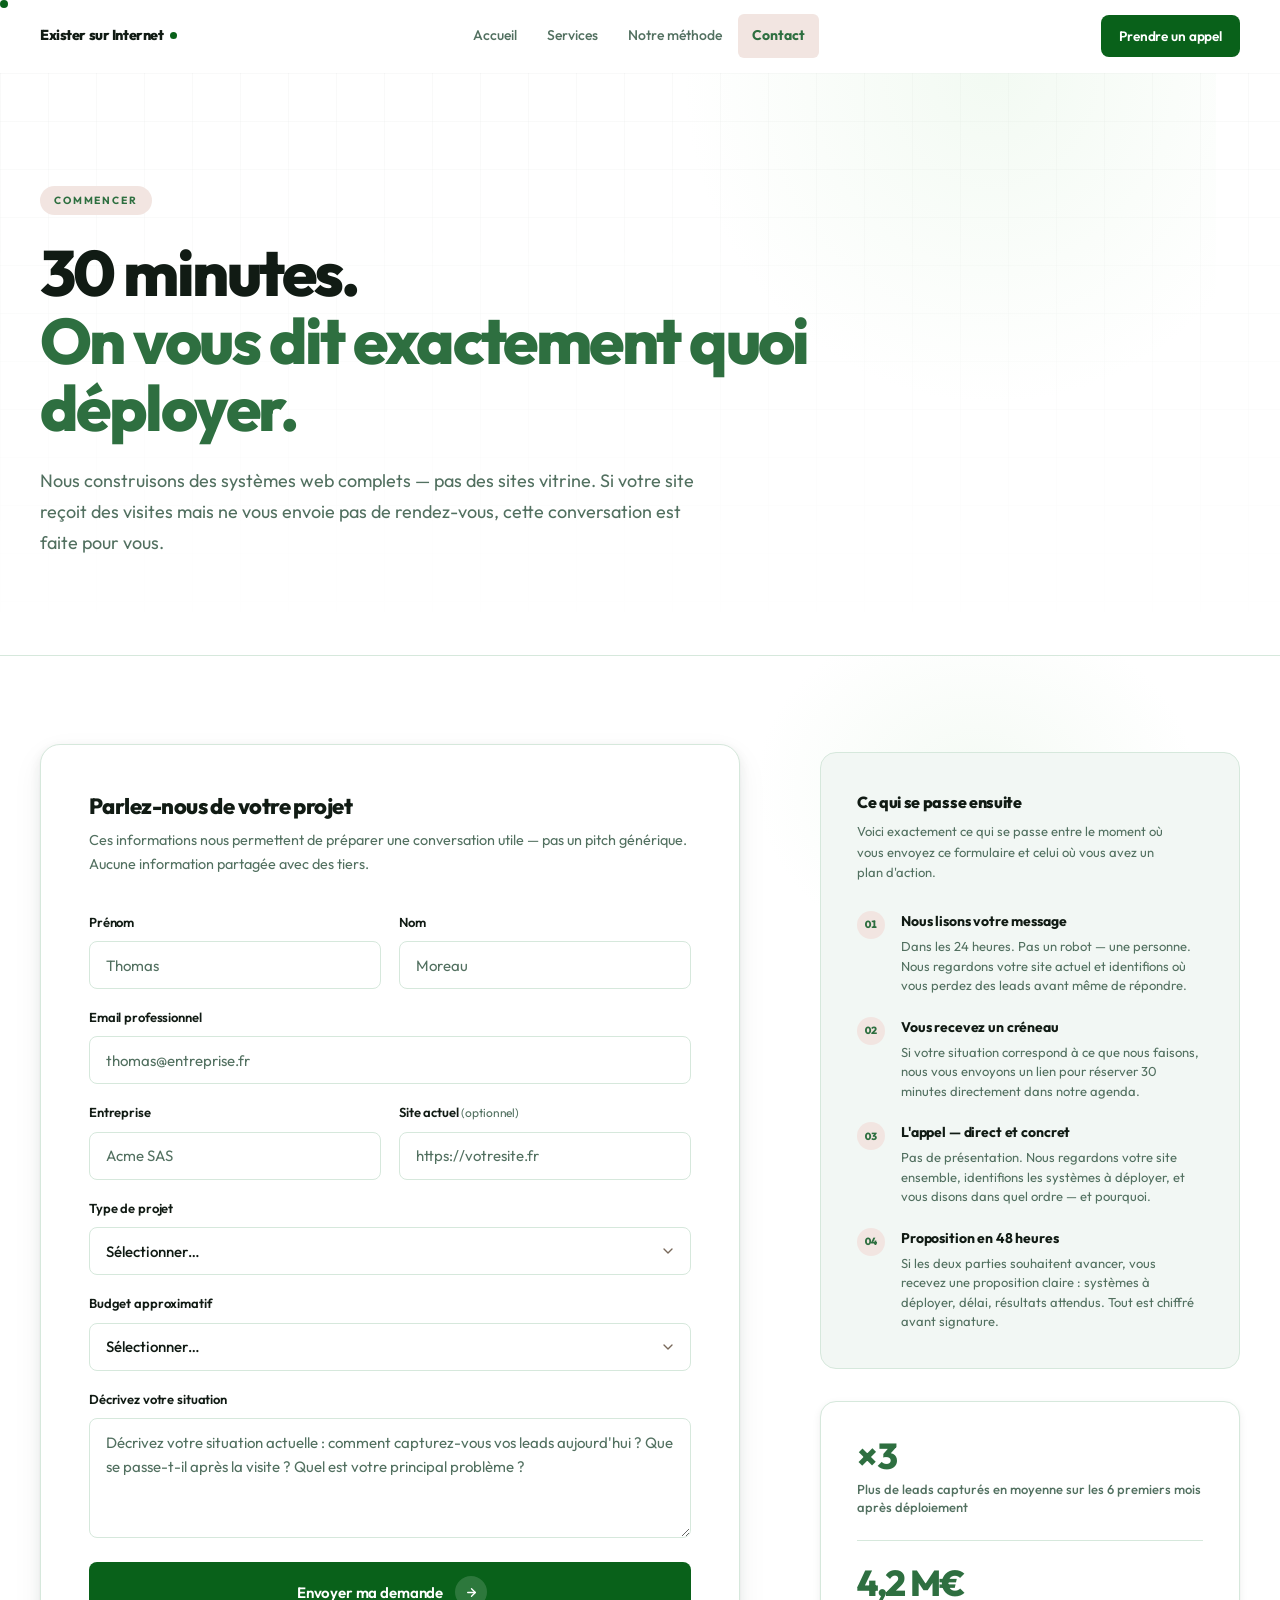
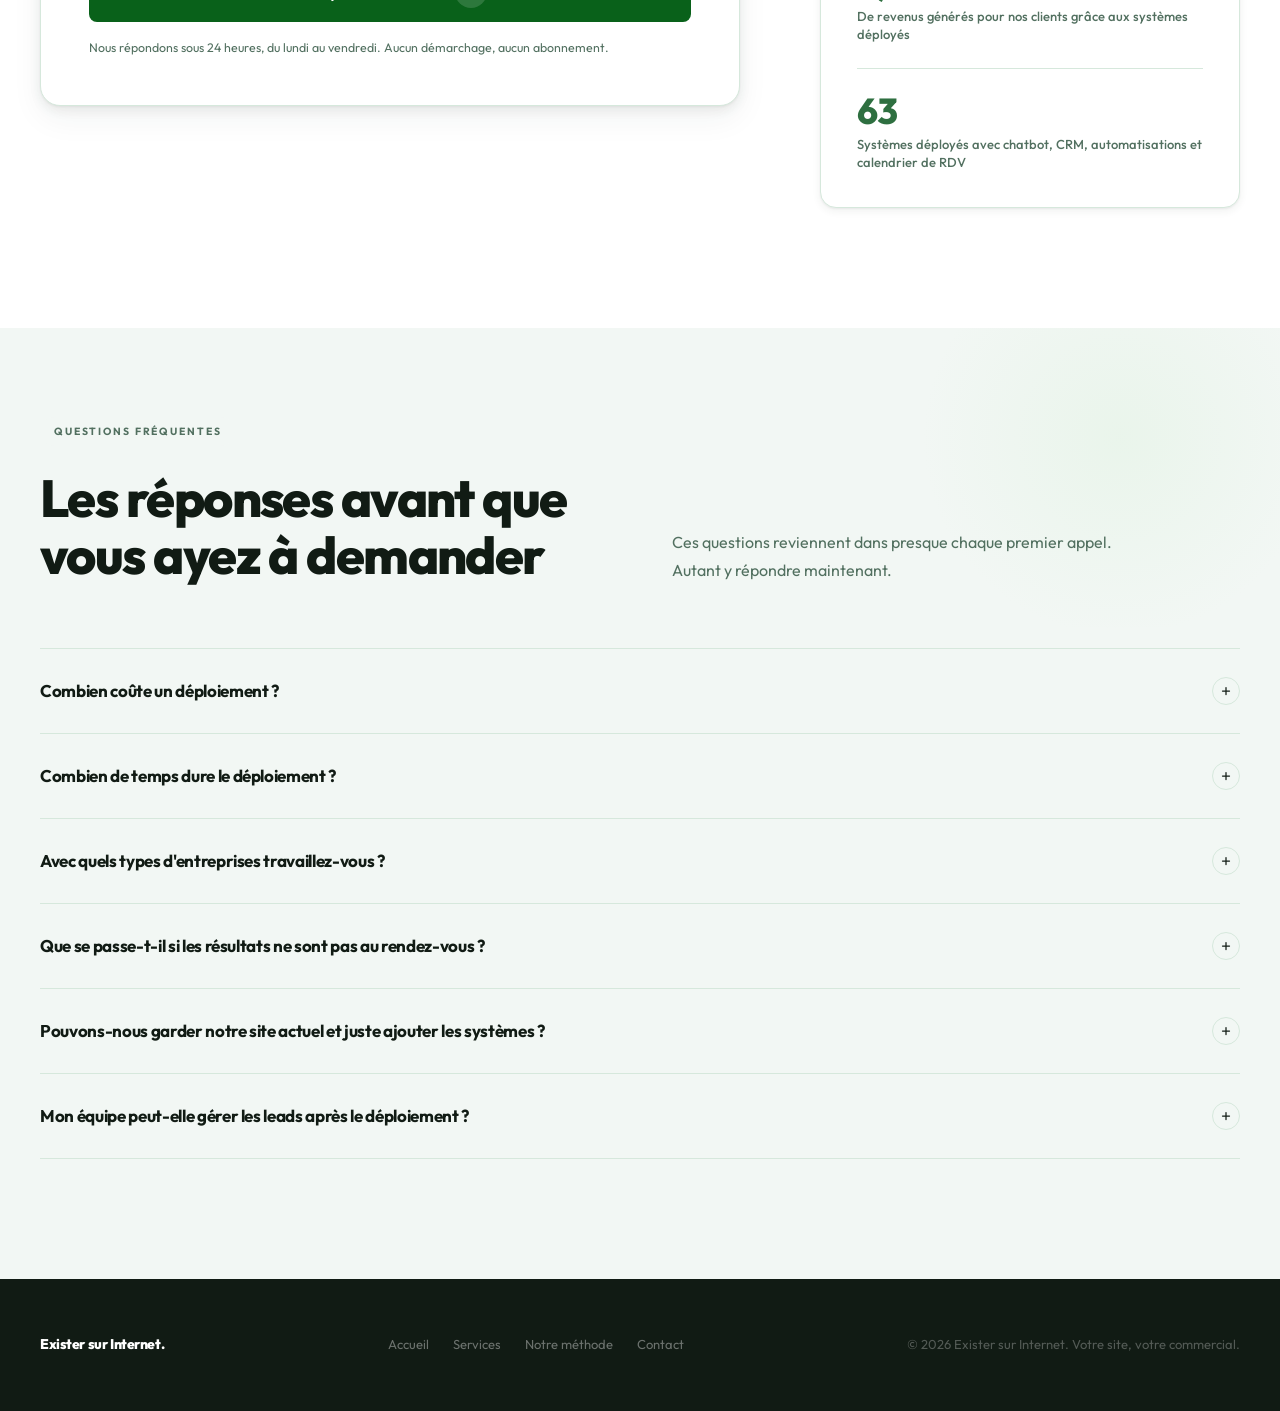
==== commit f617205a: "feat: refonte complète copy et design — positionnement sites intelligents - Nouveau positionnement :" ====
--- a/contact.html
+++ b/contact.html
@@ -4,7 +4,7 @@
   <meta charset="UTF-8" />
   <meta name="viewport" content="width=device-width, initial-scale=1.0" />
   <title>Contact — Exister sur Internet</title>
-  <meta name="description" content="Réservez un appel stratégique de 30 minutes. Nous regardons votre site ensemble et vous disons exactement ce qui bloque vos conversions." />
+  <meta name="description" content="Réservez 30 minutes. Nous analysons votre situation et vous disons exactement quels systèmes déployer — chatbot, CRM, automatisations ou calendrier de RDV." />
   <link rel="preconnect" href="https://fonts.googleapis.com" />
   <link rel="preconnect" href="https://fonts.gstatic.com" crossorigin />
   <link href="https://fonts.googleapis.com/css2?family=Outfit:wght@300;400;500;600;700;800;900&display=swap" rel="stylesheet" />
@@ -18,7 +18,7 @@
   <div class="loader-wordmark">
     Exister sur Internet<span class="loader-wordmark-dot"></span>
   </div>
-  <p class="loader-tagline">Parlons conversion</p>
+  <p class="loader-tagline">Parlons de votre système</p>
   <div class="loader-track"><div class="loader-fill"></div></div>
 </div>
 
@@ -50,10 +50,10 @@
     <div class="page-hero-grid">
       <span class="eyebrow eyebrow-accent r">Commencer</span>
       <h1 class="page-hero-heading r d1">
-        30 minutes.<br><em>Votre prochaine décision de conversion.</em>
+        30 minutes.<br><em>On vous dit exactement quoi déployer.</em>
       </h1>
       <p class="page-hero-sub r d2">
-        Nous acceptons 4 nouveaux projets par trimestre. Pas pour créer de la rareté artificielle — parce que chaque projet reçoit notre attention complète. Dites-nous où vous en êtes. Nous vous dirons exactement ce que nous ferions.
+        Nous construisons des systèmes web complets — pas des sites vitrine. Si votre site reçoit des visites mais ne vous envoie pas de rendez-vous, cette conversation est faite pour vous.
       </p>
     </div>
   </div>
@@ -68,7 +68,7 @@
       <div>
         <form class="contact-form" id="contactForm" novalidate>
           <h2 class="form-heading r">Parlez-nous de votre projet</h2>
-          <p class="form-sub r d1">Aucune information ne sera partagée. Nous utilisons ces données uniquement pour préparer notre conversation.</p>
+          <p class="form-sub r d1">Ces informations nous permettent de préparer une conversation utile — pas un pitch générique. Aucune information partagée avec des tiers.</p>
 
           <div class="form-grid r d1">
             <div class="form-field">
@@ -95,11 +95,12 @@
               <label class="form-label" for="f-type">Type de projet</label>
               <select class="form-select" id="f-type" name="type" required>
                 <option value="" disabled selected>Sélectionner…</option>
-                <option value="landing">Landing page</option>
-                <option value="marque">Site de marque</option>
-                <option value="ecommerce">E-commerce</option>
-                <option value="saas">Page SaaS</option>
-                <option value="autre">Autre</option>
+                <option value="creation">Création de site web</option>
+                <option value="seo">SEO</option>
+                <option value="ads">Publicité en ligne (Google &amp; Meta)</option>
+                <option value="seo-local">SEO Local</option>
+                <option value="intelligent">Rendre mon site existant intelligent</option>
+                <option value="autre">Plusieurs services / je ne sais pas encore</option>
               </select>
             </div>
             <div class="form-field form-field-full">
@@ -115,7 +116,7 @@
             </div>
             <div class="form-field form-field-full">
               <label class="form-label" for="f-message">Décrivez votre situation</label>
-              <textarea class="form-textarea" id="f-message" name="message" placeholder="Où en êtes-vous aujourd'hui ? Quel est le problème principal que vous voulez résoudre ? Quel résultat attendez-vous ?" rows="5"></textarea>
+              <textarea class="form-textarea" id="f-message" name="message" placeholder="Décrivez votre situation actuelle : comment capturez-vous vos leads aujourd'hui ? Que se passe-t-il après la visite ? Quel est votre principal problème ?" rows="5"></textarea>
             </div>
           </div>
 
@@ -125,7 +126,7 @@
               <svg width="13" height="13" viewBox="0 0 24 24" fill="none" stroke="currentColor" stroke-width="2.5" stroke-linecap="round" stroke-linejoin="round" aria-hidden="true"><path d="M5 12h14"/><path d="m12 5 7 7-7 7"/></svg>
             </span>
           </button>
-          <p class="form-disclaimer">Nous répondons sous 24 heures, du lundi au vendredi. Aucun démarchage commercial, aucun abonnement à une newsletter.</p>
+          <p class="form-disclaimer">Nous répondons sous 24 heures, du lundi au vendredi. Aucun démarchage, aucun abonnement.</p>
         </form>
 
         <!-- Success state (hidden by default) -->
@@ -133,8 +134,8 @@
           <div style="width:56px;height:56px;background:var(--accent-light);border-radius:50%;display:flex;align-items:center;justify-content:center;margin:0 auto 1.5rem;">
             <svg width="24" height="24" viewBox="0 0 24 24" fill="none" stroke="var(--accent-hex)" stroke-width="2.5" stroke-linecap="round" stroke-linejoin="round" aria-hidden="true"><path d="M20 6L9 17l-5-5"/></svg>
           </div>
-          <h3 style="font-size:1.375rem;font-weight:800;letter-spacing:-0.025em;margin-bottom:0.75rem;">Votre demande est envoyée.</h3>
-          <p style="font-size:0.9375rem;color:var(--text-muted);line-height:1.7;max-width:42ch;margin:0 auto;">Nous lisons chaque message dans les 24 heures. Si votre projet correspond à ce que nous faisons, vous recevrez un lien pour choisir un créneau.</p>
+          <h3 style="font-size:1.375rem;font-weight:800;letter-spacing:-0.025em;margin-bottom:0.75rem;">Votre message est reçu.</h3>
+          <p style="font-size:0.9375rem;color:var(--text-muted);line-height:1.7;max-width:42ch;margin:0 auto;">Nous lisons chaque message dans les 24 heures. Si votre situation correspond à ce que nous faisons, vous recevrez un lien pour choisir un créneau directement dans notre agenda.</p>
         </div>
       </div>
 
@@ -143,34 +144,34 @@
 
         <div class="what-next">
           <h3 class="what-next-title">Ce qui se passe ensuite</h3>
-          <p class="what-next-sub">Voici exactement ce qui se passe entre le moment où vous envoyez ce formulaire et celui où vous avez une feuille de route.</p>
+          <p class="what-next-sub">Voici exactement ce qui se passe entre le moment où vous envoyez ce formulaire et celui où vous avez un plan d'action.</p>
           <div class="what-next-steps">
             <div class="wn-step">
               <div class="wn-step-num nums">01</div>
               <div>
                 <div class="wn-step-title">Nous lisons votre message</div>
-                <p class="wn-step-body">Dans les 24 heures. Pas un robot — une personne. Nous regardons votre site actuel avant même de répondre.</p>
+                <p class="wn-step-body">Dans les 24 heures. Pas un robot — une personne. Nous regardons votre site actuel et identifions où vous perdez des leads avant même de répondre.</p>
               </div>
             </div>
             <div class="wn-step">
               <div class="wn-step-num nums">02</div>
               <div>
-                <div class="wn-step-title">Vous recevez un lien Calendly</div>
-                <p class="wn-step-body">Si votre projet correspond à ce que nous faisons, nous vous envoyons un lien pour réserver un créneau de 30 minutes.</p>
+                <div class="wn-step-title">Vous recevez un créneau</div>
+                <p class="wn-step-body">Si votre situation correspond à ce que nous faisons, nous vous envoyons un lien pour réserver 30 minutes directement dans notre agenda.</p>
               </div>
             </div>
             <div class="wn-step">
               <div class="wn-step-num nums">03</div>
               <div>
-                <div class="wn-step-title">L'appel — direct, sans pitch</div>
-                <p class="wn-step-body">Pas de présentation PowerPoint. Nous regardons votre site ensemble et nous vous disons exactement ce qui bloque vos conversions.</p>
+                <div class="wn-step-title">L'appel — direct et concret</div>
+                <p class="wn-step-body">Pas de présentation. Nous regardons votre site ensemble, identifions les systèmes à déployer, et vous disons dans quel ordre — et pourquoi.</p>
               </div>
             </div>
             <div class="wn-step">
               <div class="wn-step-num nums">04</div>
               <div>
                 <div class="wn-step-title">Proposition en 48 heures</div>
-                <p class="wn-step-body">Si les deux parties souhaitent avancer, vous recevez une proposition détaillée avec les résultats attendus et une garantie de résultats.</p>
+                <p class="wn-step-body">Si les deux parties souhaitent avancer, vous recevez une proposition claire : systèmes à déployer, délai, résultats attendus. Tout est chiffré avant signature.</p>
               </div>
             </div>
           </div>
@@ -178,16 +179,16 @@
 
         <div class="contact-proof">
           <div class="proof-item">
-            <div class="proof-number nums">247 %</div>
-            <div class="proof-label">Hausse de conversion moyenne sur l'ensemble de nos projets</div>
+            <div class="proof-number nums">×3</div>
+            <div class="proof-label">Plus de leads capturés en moyenne sur les 6 premiers mois après déploiement</div>
           </div>
           <div class="proof-item">
             <div class="proof-number nums">4,2 M€</div>
-            <div class="proof-label">De revenus supplémentaires générés pour nos clients</div>
+            <div class="proof-label">De revenus générés pour nos clients grâce aux systèmes déployés</div>
           </div>
           <div class="proof-item">
             <div class="proof-number nums">63</div>
-            <div class="proof-label">Marques relancées avec des résultats mesurables</div>
+            <div class="proof-label">Systèmes déployés avec chatbot, CRM, automatisations et calendrier de RDV</div>
           </div>
         </div>
 
@@ -205,29 +206,29 @@
         <h2 class="faq-heading r d1">Les réponses avant que vous ayez à demander</h2>
       </div>
       <p class="faq-sub r d2">
-        Ces questions reviennent dans presque chaque premier appel. Autant y répondre maintenant — pour que notre conversation puisse aller plus loin.
+        Ces questions reviennent dans presque chaque premier appel. Autant y répondre maintenant.
       </p>
     </div>
 
     <div class="faq-list r d1">
       <details class="faq-item">
         <summary class="faq-q">
-          Combien coûte un projet ?
-          <span class="faq-icon" aria-hidden="true">
-            <svg width="12" height="12" viewBox="0 0 24 24" fill="none" stroke="currentColor" stroke-width="2.5" stroke-linecap="round" stroke-linejoin="round"><path d="M12 5v14M5 12h14"/></svg>
-          </span>
-        </summary>
-        <p class="faq-a">Nos projets démarrent à 5 000 € pour une landing page optimisée. Un site de marque complet se situe généralement entre 10 000 et 25 000 €. Les projets e-commerce et SaaS dépendent de la complexité du funnel. Nous ne pratiquons pas de tarification horaire — chaque devis est fixe et lié à des résultats définis à l'avance. Vous savez exactement ce que vous payez et ce que vous obtenez.</p>
-      </details>
-
-      <details class="faq-item">
-        <summary class="faq-q">
-          Combien de temps dure un projet ?
-          <span class="faq-icon" aria-hidden="true">
-            <svg width="12" height="12" viewBox="0 0 24 24" fill="none" stroke="currentColor" stroke-width="2.5" stroke-linecap="round" stroke-linejoin="round"><path d="M12 5v14M5 12h14"/></svg>
-          </span>
-        </summary>
-        <p class="faq-a">De la signature au lancement : 4 à 6 semaines pour une landing page, 6 à 10 semaines pour un site de marque ou SaaS. Ces délais incluent l'audit, la stratégie, le design, le développement et la mise en ligne. Les 90 premiers jours d'optimisation post-lancement sont inclus dans tous nos projets — le travail ne s'arrête pas le jour du lancement.</p>
+          Combien coûte un déploiement ?
+          <span class="faq-icon" aria-hidden="true">
+            <svg width="12" height="12" viewBox="0 0 24 24" fill="none" stroke="currentColor" stroke-width="2.5" stroke-linecap="round" stroke-linejoin="round"><path d="M12 5v14M5 12h14"/></svg>
+          </span>
+        </summary>
+        <p class="faq-a">Nos systèmes démarrent à 2 500 € pour un chatbot ou un formulaire CRM simple. Un système complet — chatbot, formulaire, automatisations et calendrier — se situe généralement entre 5 000 et 15 000 €. Chaque devis est fixe et lié à des résultats définis à l'avance. Vous savez exactement ce que vous payez et ce que vous obtenez.</p>
+      </details>
+
+      <details class="faq-item">
+        <summary class="faq-q">
+          Combien de temps dure le déploiement ?
+          <span class="faq-icon" aria-hidden="true">
+            <svg width="12" height="12" viewBox="0 0 24 24" fill="none" stroke="currentColor" stroke-width="2.5" stroke-linecap="round" stroke-linejoin="round"><path d="M12 5v14M5 12h14"/></svg>
+          </span>
+        </summary>
+        <p class="faq-a">De la signature à la mise en ligne : 2 à 4 semaines pour un système simple, 4 à 6 semaines pour un système complet. Ces délais incluent l'audit, la configuration, l'intégration à votre site, les tests et la formation de votre équipe.</p>
       </details>
 
       <details class="faq-item">
@@ -237,7 +238,7 @@
             <svg width="12" height="12" viewBox="0 0 24 24" fill="none" stroke="currentColor" stroke-width="2.5" stroke-linecap="round" stroke-linejoin="round"><path d="M12 5v14M5 12h14"/></svg>
           </span>
         </summary>
-        <p class="faq-a">Nous travaillons avec des PME, des startups SaaS, des marques e-commerce et des cabinets professionnels qui ont un site existant et un problème de conversion documenté — ou qui veulent construire correctement dès le départ. Nous ne travaillons pas avec des projets sans trafic existant ni données de base : nous avons besoin de données réelles pour optimiser.</p>
+        <p class="faq-a">Nous travaillons avec des PME, des indépendants, des cabinets et des boutiques qui ont un site existant et qui perdent des leads parce que leur site ne fait rien après la visite. Nous travaillons aussi avec des entreprises qui veulent construire correctement dès le départ — avant de perdre des mois à gérer des leads manuellement.</p>
       </details>
 
       <details class="faq-item">
@@ -247,27 +248,27 @@
             <svg width="12" height="12" viewBox="0 0 24 24" fill="none" stroke="currentColor" stroke-width="2.5" stroke-linecap="round" stroke-linejoin="round"><path d="M12 5v14M5 12h14"/></svg>
           </span>
         </summary>
-        <p class="faq-a">Chaque projet est défini avec des résultats attendus mesurables. Si, après 90 jours d'optimisation post-lancement, les métriques définies ne sont pas atteintes, nous continuons d'itérer gratuitement jusqu'à ce qu'elles le soient — ou nous remboursons une partie des honoraires selon les termes du contrat. Nous ne construisons pas pour la beauté : nous construisons pour les chiffres.</p>
-      </details>
-
-      <details class="faq-item">
-        <summary class="faq-q">
-          Gérez-vous aussi le SEO ou les publicités ?
-          <span class="faq-icon" aria-hidden="true">
-            <svg width="12" height="12" viewBox="0 0 24 24" fill="none" stroke="currentColor" stroke-width="2.5" stroke-linecap="round" stroke-linejoin="round"><path d="M12 5v14M5 12h14"/></svg>
-          </span>
-        </summary>
-        <p class="faq-a">Non. Nous sommes spécialistes de la conversion — pas de l'acquisition. Nous optimisons ce qui se passe une fois que le visiteur est sur votre site. Si vous avez besoin de SEO ou de gestion publicitaire, nous pouvons vous recommander des partenaires de confiance avec qui nous avons l'habitude de travailler. La combinaison d'un bon trafic et d'une page qui convertit, c'est là que les résultats explosent.</p>
-      </details>
-
-      <details class="faq-item">
-        <summary class="faq-q">
-          Mon équipe peut-elle mettre le site à jour après la livraison ?
-          <span class="faq-icon" aria-hidden="true">
-            <svg width="12" height="12" viewBox="0 0 24 24" fill="none" stroke="currentColor" stroke-width="2.5" stroke-linecap="round" stroke-linejoin="round"><path d="M12 5v14M5 12h14"/></svg>
-          </span>
-        </summary>
-        <p class="faq-a">Oui. Chaque livraison comprend une documentation technique et une session de formation pour votre équipe. Nous configurons le CMS de façon que les mises à jour courantes — textes, images, nouveaux cas clients — ne nécessitent aucune compétence technique. Pour les évolutions structurelles, nous restons disponibles sur la base d'un contrat de maintenance optionnel.</p>
+        <p class="faq-a">Chaque projet est défini avec des résultats attendus mesurables — leads capturés, RDV réservés, temps de réponse. Si, après 60 jours, les métriques définies ne sont pas atteintes, nous continuons d'itérer gratuitement jusqu'à ce qu'elles le soient. Nous ne livrons pas pour livrer — nous livrons pour que ça fonctionne.</p>
+      </details>
+
+      <details class="faq-item">
+        <summary class="faq-q">
+          Pouvons-nous garder notre site actuel et juste ajouter les systèmes ?
+          <span class="faq-icon" aria-hidden="true">
+            <svg width="12" height="12" viewBox="0 0 24 24" fill="none" stroke="currentColor" stroke-width="2.5" stroke-linecap="round" stroke-linejoin="round"><path d="M12 5v14M5 12h14"/></svg>
+          </span>
+        </summary>
+        <p class="faq-a">Oui, dans la majorité des cas. Le chatbot, le formulaire CRM, les automatisations et le calendrier peuvent être intégrés à un site existant — sans le refaire. Nous évaluons la compatibilité lors de l'appel et vous disons exactement ce qui est faisable. Parfois, quelques ajustements de structure sont nécessaires pour que les systèmes fonctionnent correctement.</p>
+      </details>
+
+      <details class="faq-item">
+        <summary class="faq-q">
+          Mon équipe peut-elle gérer les leads après le déploiement ?
+          <span class="faq-icon" aria-hidden="true">
+            <svg width="12" height="12" viewBox="0 0 24 24" fill="none" stroke="currentColor" stroke-width="2.5" stroke-linecap="round" stroke-linejoin="round"><path d="M12 5v14M5 12h14"/></svg>
+          </span>
+        </summary>
+        <p class="faq-a">Oui. Chaque déploiement comprend une formation de votre équipe et une documentation complète. Votre tableau de bord vous montre en temps réel les conversations du chatbot, les leads dans le CRM, et les RDV réservés. Pour les évolutions futures — nouvelles séquences, nouvelles offres dans le chatbot — nous restons disponibles sur la base d'un contrat de maintenance optionnel.</p>
       </details>
     </div>
   </div>
@@ -284,7 +285,7 @@
         <li><a href="methode.html">Notre méthode</a></li>
         <li><a href="contact.html">Contact</a></li>
       </ul>
-      <p class="footer-copy">© 2026 Exister sur Internet. Construit pour convertir.</p>
+      <p class="footer-copy">© 2026 Exister sur Internet. Votre site, votre commercial.</p>
     </div>
   </div>
 </footer>
--- a/styles.css
+++ b/styles.css
@@ -7,20 +7,20 @@
 
 /* ─── Design Tokens ─── */
 :root {
-  --bg:            #FAF8F4;
-  --bg-alt:        #F2EDE5;
-  --bg-dark:       #1C1917;
-  --text:          #1C1917;
-  --text-muted:    #78685A;
+  --bg:            #FFFFFF;
+  --bg-alt:        #F2F7F4;
+  --bg-dark:       #111B14;
+  --text:          #111B14;
+  --text-muted:    #527060;
   --accent:        oklch(43% 0.13 145);
   --accent-h:      oklch(37% 0.13 145);
   --accent-light:  color-mix(in oklch, oklch(43% 0.13 145) 12%, white);
   --accent-hex:    #2E6F40;
-  --border:        #E3D9CE;
-  --border-mid:    #C5B8AC;
-  --white:         #FDFCF9;
-  --shadow-low:    0 1px 2px hsl(30 15% 25% / 0.06), 0 3px 8px hsl(30 15% 25% / 0.07);
-  --shadow-mid:    0 1px 2px hsl(30 15% 25% / 0.05), 0 4px 12px hsl(30 15% 25% / 0.08), 0 12px 32px hsl(30 15% 25% / 0.06);
+  --border:        #D6E8DC;
+  --border-mid:    #A8C8B3;
+  --white:         #FFFFFF;
+  --shadow-low:    0 1px 2px hsl(140 20% 18% / 0.06), 0 3px 8px hsl(140 20% 18% / 0.07);
+  --shadow-mid:    0 1px 2px hsl(140 20% 18% / 0.05), 0 4px 12px hsl(140 20% 18% / 0.08), 0 12px 32px hsl(140 20% 18% / 0.06);
   --font:          'Outfit', system-ui, -apple-system, sans-serif;
   --ease-spring:   cubic-bezier(0.16, 1, 0.3, 1);
   --spring-bounce: linear(0,0.006,0.025 2.8%,0.101 6.1%,0.539 18.9%,0.721 25.3%,0.849 31.5%,0.937 38.1%,0.968 41.8%,0.991 45.7%,1.006 50.1%,1.013 55%,1.012 60.4%,1.007 68.1%,1.001 86.5%,1);
@@ -99,7 +99,7 @@
 .btn-primary { background: var(--accent); color: #fff; padding: 0.875rem 1.25rem 0.875rem 1.5rem; }
 .btn-primary:hover { background: var(--accent-h); }
 .btn-ghost { background: transparent; color: var(--text); border: 1.5px solid var(--border-mid); }
-.btn-ghost:hover { border-color: var(--text); background: rgba(26,26,26,0.04); }
+.btn-ghost:hover { border-color: var(--text); background: rgba(17,27,20,0.04); }
 .btn-white { background: #fff; color: var(--accent-hex); }
 .btn-white:hover { background: #F0F0EE; }
 .btn-icon-circle {
@@ -153,8 +153,8 @@
   content: '';
   position: absolute; inset: 0;
   background-image:
-    linear-gradient(rgba(110,70,30,0.065) 1px, transparent 1px),
-    linear-gradient(90deg, rgba(110,70,30,0.065) 1px, transparent 1px);
+    linear-gradient(rgba(17,27,20,0.06) 1px, transparent 1px),
+    linear-gradient(90deg, rgba(17,27,20,0.06) 1px, transparent 1px);
   background-size: 48px 48px;
   pointer-events: none; z-index: 0;
   -webkit-mask-image: linear-gradient(to bottom, rgba(0,0,0,0.65) 0%, rgba(0,0,0,0) 100%);
@@ -164,13 +164,13 @@
   content: '';
   position: absolute; top: 42%; left: 50%; transform: translate(-50%, -50%);
   width: 820px; height: 580px;
-  background: radial-gradient(ellipse at center, oklch(92% 0.04 65 / 0.72) 0%, oklch(90% 0.03 55 / 0.35) 40%, transparent 70%);
+  background: radial-gradient(ellipse at center, oklch(94% 0.04 145 / 0.55) 0%, oklch(92% 0.03 145 / 0.25) 40%, transparent 70%);
   pointer-events: none; z-index: 0;
 }
 .hero-blob {
   position: absolute; right: -6%; top: 12%;
   width: 520px; height: 520px;
-  background: radial-gradient(ellipse at 40% 45%, oklch(88% 0.07 65 / 0.55) 0%, oklch(85% 0.05 55 / 0.28) 55%, transparent 80%);
+  background: radial-gradient(ellipse at 40% 45%, oklch(90% 0.07 145 / 0.45) 0%, oklch(87% 0.05 145 / 0.2) 55%, transparent 80%);
   border-radius: 62% 38% 54% 46% / 48% 52% 48% 52%;
   pointer-events: none; z-index: 0;
   animation: blobMorph 14s ease-in-out infinite;
@@ -222,8 +222,8 @@
   content: '';
   position: absolute; inset: 0;
   background-image:
-    linear-gradient(rgba(110,70,30,0.05) 1px, transparent 1px),
-    linear-gradient(90deg, rgba(110,70,30,0.05) 1px, transparent 1px);
+    linear-gradient(rgba(17,27,20,0.05) 1px, transparent 1px),
+    linear-gradient(90deg, rgba(17,27,20,0.05) 1px, transparent 1px);
   background-size: 48px 48px;
   pointer-events: none; z-index: 0;
   -webkit-mask-image: linear-gradient(to bottom, rgba(0,0,0,0.5) 0%, rgba(0,0,0,0) 100%);
@@ -233,7 +233,7 @@
   content: '';
   position: absolute; top: 0; right: 5%;
   width: 560px; height: 360px;
-  background: radial-gradient(ellipse at 60% 0%, oklch(91% 0.05 60 / 0.45) 0%, transparent 65%);
+  background: radial-gradient(ellipse at 60% 0%, oklch(93% 0.04 145 / 0.32) 0%, transparent 65%);
   pointer-events: none; z-index: 0;
 }
 .page-hero .container { position: relative; z-index: 1; }
@@ -252,7 +252,7 @@
   content: '';
   position: absolute; top: -120px; right: -80px;
   width: 480px; height: 480px;
-  background: radial-gradient(circle, oklch(88% 0.06 65 / 0.42) 0%, transparent 68%);
+  background: radial-gradient(circle, oklch(92% 0.05 145 / 0.3) 0%, transparent 68%);
   pointer-events: none; z-index: 0;
 }
 .problem .container { position: relative; z-index: 1; }
@@ -292,7 +292,7 @@
   content: '';
   position: absolute; top: 0; right: 10%;
   width: 560px; height: 360px;
-  background: radial-gradient(ellipse at 60% 0%, oklch(91% 0.05 60 / 0.5) 0%, transparent 65%);
+  background: radial-gradient(ellipse at 60% 0%, oklch(93% 0.04 145 / 0.35) 0%, transparent 65%);
   pointer-events: none; z-index: 0;
 }
 #method > .container { position: relative; z-index: 1; }
@@ -304,11 +304,11 @@
   display: grid; grid-template-columns: 1fr 1fr;
   border: 1.5px solid var(--border); border-radius: 16px; overflow: hidden;
   background: var(--white);
-  box-shadow: 0 2px 6px hsl(30 20% 20% / 0.04), 0 8px 24px hsl(30 20% 20% / 0.05);
+  box-shadow: 0 2px 6px hsl(140 20% 18% / 0.04), 0 8px 24px hsl(140 20% 18% / 0.05);
 }
 @media (max-width: 768px) { .principles-grid { grid-template-columns: 1fr; } }
 .principle { padding: 2.75rem; border-right: 1.5px solid var(--border); border-bottom: 1.5px solid var(--border); position: relative; overflow: hidden; transition: background 0.2s; }
-.principle:hover { background: color-mix(in oklch, oklch(70% 0.06 65) 6%, var(--white)); }
+.principle:hover { background: color-mix(in oklch, oklch(70% 0.06 145) 6%, var(--white)); }
 .principle:nth-child(even)  { border-right: none; }
 .principle:nth-child(3), .principle:nth-child(4) { border-bottom: none; }
 @media (max-width: 768px) { .principle { border-right: none; } .principle:last-child { border-bottom: none; } .principle:not(:last-child) { border-bottom: 1.5px solid var(--border); } }
@@ -323,7 +323,7 @@
   content: '';
   position: absolute; bottom: -100px; left: -60px;
   width: 420px; height: 420px;
-  background: radial-gradient(circle, oklch(86% 0.07 55 / 0.35) 0%, transparent 65%);
+  background: radial-gradient(circle, oklch(91% 0.05 145 / 0.25) 0%, transparent 65%);
   pointer-events: none; z-index: 0;
 }
 .services .container { position: relative; z-index: 1; }
@@ -345,7 +345,7 @@
   content: '';
   position: absolute; bottom: -80px; right: 5%;
   width: 460px; height: 360px;
-  background: radial-gradient(ellipse, oklch(89% 0.06 62 / 0.38) 0%, transparent 65%);
+  background: radial-gradient(ellipse, oklch(92% 0.04 145 / 0.28) 0%, transparent 65%);
   pointer-events: none; z-index: 0;
 }
 #results > .container { position: relative; z-index: 1; }
@@ -431,7 +431,7 @@
   content: '';
   position: absolute; top: 0; left: -60px;
   width: 480px; height: 380px;
-  background: radial-gradient(circle, oklch(86% 0.07 55 / 0.32) 0%, transparent 65%);
+  background: radial-gradient(circle, oklch(91% 0.05 145 / 0.22) 0%, transparent 65%);
   pointer-events: none; z-index: 0;
 }
 .services-teaser .container { position: relative; z-index: 1; }
@@ -479,7 +479,7 @@
   content: '';
   position: absolute; bottom: -60px; right: -40px;
   width: 400px; height: 400px;
-  background: radial-gradient(circle, oklch(88% 0.06 65 / 0.38) 0%, transparent 68%);
+  background: radial-gradient(circle, oklch(92% 0.05 145 / 0.28) 0%, transparent 68%);
   pointer-events: none; z-index: 0;
 }
 .method-teaser .container { position: relative; z-index: 1; }
@@ -556,6 +556,84 @@
 }
 .service-visual img { width: 100%; height: 100%; object-fit: cover; display: block; }
 
+/* ─── Services Bento ─── */
+.services-bento { padding-top: 5.5rem; padding-bottom: 7.5rem; }
+
+.bento-grid {
+  display: grid;
+  grid-template-columns: repeat(12, 1fr);
+  grid-auto-rows: auto;
+  gap: 0.875rem;
+}
+
+.bento-card {
+  grid-column: span 4;
+  display: flex;
+  flex-direction: column;
+  gap: 1.25rem;
+  padding: 1.75rem;
+  background: var(--white);
+  border: 1.5px solid var(--border);
+  border-radius: 20px;
+  text-decoration: none;
+  color: inherit;
+  box-shadow: var(--shadow-low);
+  transition: border-color 0.18s, box-shadow 0.18s, transform 0.18s var(--ease-spring);
+  cursor: pointer;
+  position: relative;
+  overflow: hidden;
+}
+.bento-card:hover { border-color: var(--border-mid); box-shadow: var(--shadow-mid); transform: translateY(-3px); }
+.bento-card:hover .bento-arrow { transform: translate(3px, -3px); }
+
+/* Row 1: S1(5) S2(4) S3(3) — Row 2: S4(4) S5-featured(8) */
+.bento-card:nth-child(1) { grid-column: span 5; }
+.bento-card:nth-child(2) { grid-column: span 4; }
+.bento-card:nth-child(3) { grid-column: span 3; }
+.bento-card:nth-child(4) { grid-column: span 4; }
+.bento-card:nth-child(5) { grid-column: span 8; }
+
+.bento-card-top { display: flex; align-items: flex-start; justify-content: space-between; }
+.bento-num { font-size: 0.625rem; font-weight: 700; letter-spacing: 0.16em; text-transform: uppercase; color: var(--text-muted); font-variant-numeric: tabular-nums; }
+.bento-arrow { color: var(--text-muted); flex-shrink: 0; transition: transform 0.18s var(--ease-spring); }
+
+.bento-body { flex: 1; display: flex; flex-direction: column; gap: 0.5rem; }
+.bento-title { font-size: clamp(1.125rem, 2vw, 1.375rem); font-weight: 800; letter-spacing: -0.025em; line-height: 1.15; }
+.bento-desc { font-size: 0.875rem; color: var(--text-muted); line-height: 1.65; }
+
+.bento-footer { display: flex; flex-wrap: wrap; gap: 0.375rem; margin-top: auto; }
+.bento-tag { font-size: 0.7rem; font-weight: 600; letter-spacing: 0.04em; color: var(--text-muted); background: var(--bg-alt); border: 1px solid var(--border); border-radius: 999px; padding: 0.2rem 0.625rem; }
+
+.bento-stat-line { display: flex; align-items: baseline; gap: 0.5rem; padding-top: 1rem; border-top: 1px solid var(--border); }
+.bento-stat-num { font-size: 1.5rem; font-weight: 800; letter-spacing: -0.04em; color: var(--accent-hex); font-variant-numeric: tabular-nums; line-height: 1; }
+.bento-stat-label { font-size: 0.75rem; color: var(--text-muted); line-height: 1.4; }
+
+/* Featured card */
+.bento-card-featured { background: var(--bg-dark); border-color: var(--bg-dark); color: #fff; }
+.bento-card-featured:hover { border-color: var(--accent-hex); }
+.bento-card-featured .bento-num { color: rgba(255,255,255,0.3); }
+.bento-card-featured .bento-arrow { color: rgba(255,255,255,0.4); }
+.bento-card-featured .bento-desc { color: rgba(255,255,255,0.55); }
+.bento-card-featured .bento-stat-line { border-top-color: rgba(255,255,255,0.1); }
+.bento-card-featured .bento-stat-label { color: rgba(255,255,255,0.4); }
+.bento-card-featured .bento-stat-num { color: var(--accent-hex); }
+
+.bento-systems { display: flex; flex-wrap: wrap; gap: 0.5rem; margin-top: auto; }
+.bento-system-tag { font-size: 0.75rem; font-weight: 600; letter-spacing: 0.02em; color: var(--accent-hex); background: color-mix(in oklch, var(--accent-hex) 12%, transparent); border: 1px solid color-mix(in oklch, var(--accent-hex) 25%, transparent); border-radius: 999px; padding: 0.3rem 0.75rem; }
+
+@media (max-width: 1024px) {
+  .bento-card:nth-child(1) { grid-column: span 6; }
+  .bento-card:nth-child(2) { grid-column: span 6; }
+  .bento-card:nth-child(3) { grid-column: span 4; }
+  .bento-card:nth-child(4) { grid-column: span 4; }
+  .bento-card:nth-child(5) { grid-column: span 4; }
+}
+@media (max-width: 640px) {
+  .bento-grid { grid-template-columns: 1fr 1fr; gap: 0.75rem; }
+  .bento-card, .bento-card:nth-child(n) { grid-column: span 1; }
+  .bento-card:nth-child(5) { grid-column: span 2; }
+}
+
 /* Process Section */
 .process-section { background: var(--bg-dark); position: relative; overflow: hidden; }
 .process-section::before {
@@ -567,28 +645,38 @@
   pointer-events: none; z-index: 0;
 }
 .process-section .container { position: relative; z-index: 1; }
-.process-heading { font-size: clamp(2rem, 4.5vw, 3.25rem); font-weight: 800; letter-spacing: -0.03em; line-height: 1.1; color: #fff; max-width: 20ch; margin-bottom: 1.25rem; }
-.process-sub { font-size: 1rem; color: rgba(255,255,255,0.55); max-width: 48ch; line-height: 1.72; margin-bottom: 4.5rem; }
-.process-steps { display: grid; grid-template-columns: repeat(5, 1fr); gap: 0; position: relative; }
-.process-steps::before { content: ''; position: absolute; top: 28px; left: 10%; right: 10%; height: 1px; background: rgba(255,255,255,0.1); z-index: 0; }
-@media (max-width: 900px) { .process-steps { grid-template-columns: 1fr 1fr; gap: 2rem; } .process-steps::before { display: none; } }
-@media (max-width: 560px) { .process-steps { grid-template-columns: 1fr; } }
-.process-step { position: relative; z-index: 1; padding: 0 1rem; text-align: center; }
+.process-header { display: grid; grid-template-columns: 1fr 1fr; gap: 2rem 4rem; align-items: end; margin-bottom: 4rem; }
+.process-heading { font-size: clamp(2rem, 4vw, 3rem); font-weight: 800; letter-spacing: -0.03em; line-height: 1.08; color: #fff; margin: 0; }
+.process-sub { font-size: 1rem; color: rgba(255,255,255,0.5); line-height: 1.72; margin: 0; }
+@media (max-width: 768px) { .process-header { grid-template-columns: 1fr; gap: 1rem; margin-bottom: 2.5rem; } }
+.process-steps { display: flex; flex-direction: column; border-top: 1px solid rgba(255,255,255,0.1); }
+.process-steps::before { display: none; }
+.process-step {
+  display: grid;
+  grid-template-columns: 3.5rem 1fr auto;
+  gap: 0 2rem;
+  align-items: baseline;
+  padding: 2rem 0;
+  border-bottom: 1px solid rgba(255,255,255,0.07);
+  text-align: left;
+}
 .step-num {
-  width: 56px; height: 56px; border-radius: 50%;
-  border: 1.5px solid rgba(255,255,255,0.12);
-  background: rgba(255,255,255,0.04);
-  display: flex; align-items: center; justify-content: center;
-  margin: 0 auto 1.5rem;
-  font-size: 0.75rem; font-weight: 700; letter-spacing: 0.1em;
-  color: var(--accent-hex);
+  font-size: 0.625rem; font-weight: 700; letter-spacing: 0.14em;
+  color: rgba(255,255,255,0.25);
   font-variant-numeric: tabular-nums;
-  position: relative;
-}
-.step-num::before { content: ''; position: absolute; inset: -4px; border-radius: 50%; background: color-mix(in oklch, var(--accent) 15%, transparent); }
-.step-title { font-size: 0.9375rem; font-weight: 700; color: #fff; line-height: 1.3; margin-bottom: 0.625rem; letter-spacing: -0.01em; }
-.step-body { font-size: 0.8125rem; color: rgba(255,255,255,0.45); line-height: 1.6; }
-.step-duration { font-size: 0.65rem; font-weight: 700; letter-spacing: 0.12em; text-transform: uppercase; color: var(--accent-hex); margin-bottom: 0.75rem; display: block; }
+  padding-top: 0.2rem;
+  width: auto; height: auto; border-radius: 0; border: none;
+  background: none; display: block; margin: 0; position: static;
+}
+.step-num::before { display: none; }
+.step-content { display: flex; flex-direction: column; gap: 0.375rem; }
+.step-title { font-size: clamp(1rem, 1.8vw, 1.125rem); font-weight: 700; color: #fff; line-height: 1.3; letter-spacing: -0.02em; }
+.step-body { font-size: 0.875rem; color: rgba(255,255,255,0.45); line-height: 1.65; max-width: 56ch; }
+.step-duration { font-size: 0.65rem; font-weight: 700; letter-spacing: 0.12em; text-transform: uppercase; color: var(--accent-hex); white-space: nowrap; padding-top: 0.2rem; display: block; }
+@media (max-width: 640px) {
+  .process-step { grid-template-columns: 3rem 1fr; }
+  .step-duration { display: none; }
+}
 
 /* ═══════════════════════════════════════════════════════════
    METHODE PAGE
@@ -599,7 +687,7 @@
   content: '';
   position: absolute; top: -100px; right: 5%;
   width: 540px; height: 380px;
-  background: radial-gradient(ellipse at 60% 0%, oklch(91% 0.05 60 / 0.42) 0%, transparent 65%);
+  background: radial-gradient(ellipse at 60% 0%, oklch(93% 0.04 145 / 0.3) 0%, transparent 65%);
   pointer-events: none; z-index: 0;
 }
 .principles-page .container { position: relative; z-index: 1; }
@@ -639,7 +727,7 @@
   content: '';
   position: absolute; bottom: -100px; left: -60px;
   width: 400px; height: 400px;
-  background: radial-gradient(circle, oklch(86% 0.07 55 / 0.32) 0%, transparent 65%);
+  background: radial-gradient(circle, oklch(91% 0.05 145 / 0.22) 0%, transparent 65%);
   pointer-events: none; z-index: 0;
 }
 .process-timeline-section .container { position: relative; z-index: 1; }
@@ -665,7 +753,7 @@
   content: '';
   position: absolute; top: -80px; right: 5%;
   width: 480px; height: 360px;
-  background: radial-gradient(ellipse, oklch(89% 0.06 62 / 0.35) 0%, transparent 65%);
+  background: radial-gradient(ellipse, oklch(92% 0.04 145 / 0.25) 0%, transparent 65%);
   pointer-events: none; z-index: 0;
 }
 .comparison-section .container { position: relative; z-index: 1; }
@@ -707,7 +795,7 @@
   content: '';
   position: absolute; top: -60px; right: 5%;
   width: 480px; height: 380px;
-  background: radial-gradient(ellipse, oklch(89% 0.06 62 / 0.35) 0%, transparent 65%);
+  background: radial-gradient(ellipse, oklch(92% 0.04 145 / 0.25) 0%, transparent 65%);
   pointer-events: none; z-index: 0;
 }
 .contact-section .container { position: relative; z-index: 1; }
@@ -778,7 +866,7 @@
   content: '';
   position: absolute; top: -80px; right: -60px;
   width: 440px; height: 380px;
-  background: radial-gradient(circle, oklch(88% 0.06 65 / 0.35) 0%, transparent 68%);
+  background: radial-gradient(circle, oklch(92% 0.05 145 / 0.25) 0%, transparent 68%);
   pointer-events: none; z-index: 0;
 }
 .faq-section .container { position: relative; z-index: 1; }
